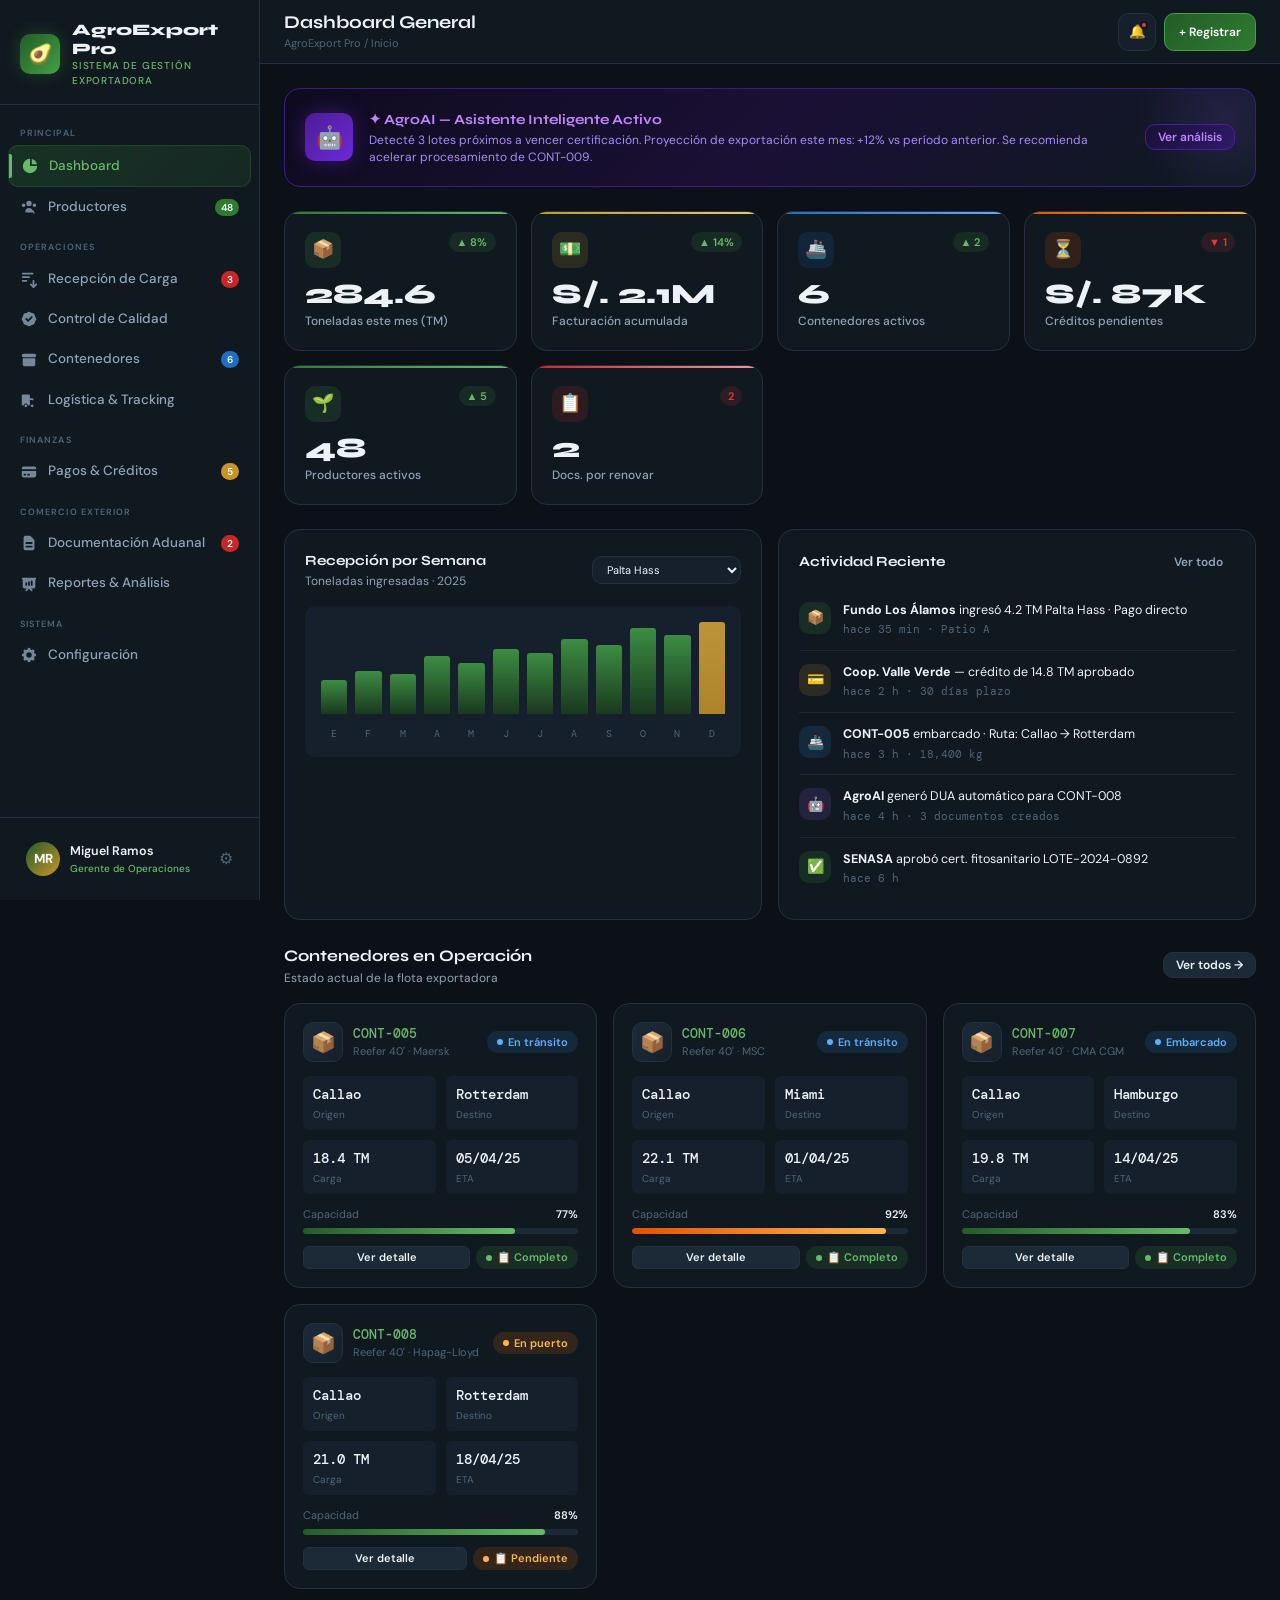
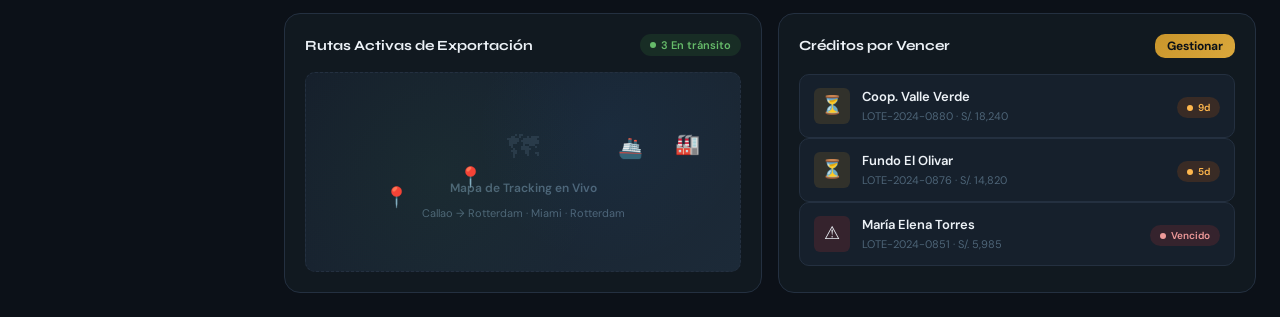
==== enterprise-agro.html @ 23803b67 "deploy page 1" ====
<!DOCTYPE html>
<html lang="es">

<head>
    <meta charset="UTF-8">
    <meta name="viewport" content="width=device-width, initial-scale=1.0, viewport-fit=cover">
    <title>AgroExport Pro — Sistema de Gestión Exportadora</title>
    <link rel="preconnect" href="https://fonts.googleapis.com">
    <link rel="preconnect" href="https://fonts.gstatic.com" crossorigin>
    <link
        href="https://fonts.googleapis.com/css2?family=Syne:wght@400;600;700;800&family=DM+Sans:ital,opsz,wght@0,9..40,300;0,9..40,400;0,9..40,500;0,9..40,600;1,9..40,300&family=DM+Mono:wght@400;500&display=swap"
        rel="stylesheet">

    <style>
        /* ============================================================
   TOKENS & VARIABLES
   ============================================================ */
        :root {
            --bg: #0C1118;
            --surface: #111920;
            --surface-2: #16202C;
            --surface-3: #1C2A38;
            --border: #243040;
            --border-soft: rgba(255, 255, 255, 0.06);

            --green-900: #0E2010;
            --green-800: #1A3D1C;
            --green-700: #245C27;
            --green-600: #2E7B32;
            --green-500: #43A047;
            --green-400: #66BB6A;
            --green-300: #A5D6A7;
            --green-200: #C8E6C9;

            --gold-500: #C9952B;
            --gold-400: #DBA83C;
            --gold-300: #EEC86A;

            --blue-500: #1E6FC0;
            --blue-400: #2E88E0;
            --blue-300: #60AEFF;

            --red-500: #C62828;
            --red-400: #E53935;
            --red-300: #EF9A9A;

            --amber-500: #E65100;
            --amber-400: #FF6D00;
            --amber-300: #FFB74D;

            --text-primary: #EDF2F7;
            --text-secondary: #8FA3B8;
            --text-muted: #4E6578;
            --text-inverse: #0C1118;

            --sidebar-w: 260px;
            --header-h: 64px;
            --nav-bottom-h: 64px;

            --radius-sm: 6px;
            --radius-md: 10px;
            --radius-lg: 16px;
            --radius-xl: 24px;
            --radius-full: 9999px;

            --shadow-sm: 0 1px 3px rgba(0, 0, 0, 0.4);
            --shadow-md: 0 4px 16px rgba(0, 0, 0, 0.5);
            --shadow-lg: 0 12px 40px rgba(0, 0, 0, 0.6);
            --shadow-glow: 0 0 32px rgba(67, 160, 71, 0.18);

            --transition: 0.22s cubic-bezier(0.4, 0, 0.2, 1);
            --transition-slow: 0.4s cubic-bezier(0.4, 0, 0.2, 1);
        }

        /* ============================================================
   RESET & BASE
   ============================================================ */
        *,
        *::before,
        *::after {
            box-sizing: border-box;
            margin: 0;
            padding: 0;
        }

        html {
            scroll-behavior: smooth;
            -webkit-tap-highlight-color: transparent;
        }

        body {
            font-family: 'DM Sans', sans-serif;
            background: var(--bg);
            color: var(--text-primary);
            min-height: 100vh;
            line-height: 1.5;
            overflow-x: hidden;
        }

        button {
            cursor: pointer;
            font-family: inherit;
            border: none;
            background: none;
        }

        input,
        select,
        textarea {
            font-family: inherit;
        }

        a {
            text-decoration: none;
            color: inherit;
        }

        img {
            max-width: 100%;
        }

        ul {
            list-style: none;
        }

        /* ============================================================
   SCROLLBAR
   ============================================================ */
        ::-webkit-scrollbar {
            width: 6px;
            height: 6px;
        }

        ::-webkit-scrollbar-track {
            background: var(--surface);
        }

        ::-webkit-scrollbar-thumb {
            background: var(--border);
            border-radius: 3px;
        }

        ::-webkit-scrollbar-thumb:hover {
            background: var(--text-muted);
        }

        /* ============================================================
   LAYOUT SHELL
   ============================================================ */
        .app-shell {
            display: flex;
            min-height: 100vh;
        }

        /* ============================================================
   SIDEBAR
   ============================================================ */
        .sidebar {
            width: var(--sidebar-w);
            background: var(--surface);
            border-right: 1px solid var(--border);
            display: flex;
            flex-direction: column;
            position: fixed;
            top: 0;
            left: 0;
            bottom: 0;
            z-index: 200;
            transition: transform var(--transition-slow);
            overflow: hidden;
        }

        .sidebar-logo {
            padding: 20px 20px 16px;
            border-bottom: 1px solid var(--border);
            display: flex;
            align-items: center;
            gap: 12px;
            flex-shrink: 0;
        }

        .logo-mark {
            width: 40px;
            height: 40px;
            background: linear-gradient(135deg, var(--green-700), var(--green-500));
            border-radius: var(--radius-md);
            display: flex;
            align-items: center;
            justify-content: center;
            font-size: 20px;
            flex-shrink: 0;
            box-shadow: 0 0 16px rgba(67, 160, 71, 0.3);
        }

        .logo-text {
            flex: 1;
            overflow: hidden;
        }

        .logo-name {
            font-family: 'Syne', sans-serif;
            font-weight: 800;
            font-size: 16px;
            color: var(--text-primary);
            line-height: 1.2;
        }

        .logo-tagline {
            font-size: 10px;
            color: var(--green-400);
            letter-spacing: 0.08em;
            text-transform: uppercase;
            font-weight: 500;
        }

        .sidebar-nav {
            flex: 1;
            overflow-y: auto;
            padding: 12px 0;
        }

        .nav-section {
            padding: 0 8px;
            margin-bottom: 4px;
        }

        .nav-label {
            font-size: 9px;
            font-weight: 600;
            letter-spacing: 0.12em;
            text-transform: uppercase;
            color: var(--text-muted);
            padding: 10px 12px 4px;
        }

        .nav-item {
            display: flex;
            align-items: center;
            gap: 10px;
            padding: 10px 12px;
            border-radius: var(--radius-md);
            cursor: pointer;
            transition: all var(--transition);
            color: var(--text-secondary);
            font-size: 13.5px;
            font-weight: 500;
            position: relative;
            user-select: none;
        }

        .nav-item:hover {
            background: var(--surface-3);
            color: var(--text-primary);
        }

        .nav-item.active {
            background: linear-gradient(135deg, rgba(46, 123, 50, 0.25), rgba(67, 160, 71, 0.12));
            color: var(--green-400);
            border: 1px solid rgba(67, 160, 71, 0.2);
        }

        .nav-item.active::before {
            content: '';
            position: absolute;
            left: 0;
            top: 20%;
            bottom: 20%;
            width: 3px;
            background: var(--green-400);
            border-radius: 0 2px 2px 0;
        }

        .nav-icon {
            width: 18px;
            height: 18px;
            flex-shrink: 0;
            opacity: 0.8;
        }

        .nav-item.active .nav-icon {
            opacity: 1;
        }

        .nav-badge {
            margin-left: auto;
            background: var(--red-500);
            color: #fff;
            font-size: 10px;
            font-weight: 600;
            padding: 1px 6px;
            border-radius: var(--radius-full);
            min-width: 18px;
            text-align: center;
        }

        .nav-badge.gold {
            background: var(--gold-500);
        }

        .nav-badge.blue {
            background: var(--blue-500);
        }

        .nav-badge.green {
            background: var(--green-600);
        }

        .sidebar-footer {
            padding: 16px;
            border-top: 1px solid var(--border);
            flex-shrink: 0;
        }

        .user-card {
            display: flex;
            align-items: center;
            gap: 10px;
            padding: 8px 10px;
            border-radius: var(--radius-md);
            cursor: pointer;
            transition: background var(--transition);
        }

        .user-card:hover {
            background: var(--surface-3);
        }

        .user-avatar {
            width: 34px;
            height: 34px;
            border-radius: var(--radius-full);
            background: linear-gradient(135deg, var(--green-700), var(--gold-500));
            display: flex;
            align-items: center;
            justify-content: center;
            font-size: 13px;
            font-weight: 700;
            color: #fff;
            flex-shrink: 0;
        }

        .user-info {
            flex: 1;
            min-width: 0;
        }

        .user-name {
            font-size: 12.5px;
            font-weight: 600;
            color: var(--text-primary);
            white-space: nowrap;
            overflow: hidden;
            text-overflow: ellipsis;
        }

        .user-role {
            font-size: 10px;
            color: var(--green-400);
            font-weight: 500;
        }

        /* ============================================================
   MAIN CONTENT
   ============================================================ */
        .main-content {
            flex: 1;
            margin-left: var(--sidebar-w);
            min-height: 100vh;
            display: flex;
            flex-direction: column;
        }

        /* ============================================================
   TOP HEADER
   ============================================================ */
        .top-header {
            height: var(--header-h);
            background: var(--surface);
            border-bottom: 1px solid var(--border);
            display: flex;
            align-items: center;
            padding: 0 24px;
            gap: 16px;
            position: sticky;
            top: 0;
            z-index: 100;
            backdrop-filter: blur(12px);
        }

        .header-burger {
            display: none;
            width: 36px;
            height: 36px;
            border-radius: var(--radius-sm);
            align-items: center;
            justify-content: center;
            transition: background var(--transition);
            color: var(--text-secondary);
        }

        .header-burger:hover {
            background: var(--surface-3);
        }

        .header-title-area {
            flex: 1;
            min-width: 0;
        }

        .header-page-title {
            font-family: 'Syne', sans-serif;
            font-weight: 700;
            font-size: 18px;
            color: var(--text-primary);
            line-height: 1.2;
        }

        .header-breadcrumb {
            font-size: 11px;
            color: var(--text-muted);
            margin-top: 1px;
        }

        .header-actions {
            display: flex;
            align-items: center;
            gap: 8px;
        }

        .header-btn {
            position: relative;
            width: 38px;
            height: 38px;
            border-radius: var(--radius-md);
            display: flex;
            align-items: center;
            justify-content: center;
            color: var(--text-secondary);
            transition: all var(--transition);
            background: var(--surface-2);
            border: 1px solid var(--border);
        }

        .header-btn:hover {
            background: var(--surface-3);
            color: var(--text-primary);
        }

        .header-btn .dot {
            position: absolute;
            top: 7px;
            right: 7px;
            width: 8px;
            height: 8px;
            background: var(--red-400);
            border-radius: 50%;
            border: 2px solid var(--surface);
        }

        /* ============================================================
   PAGE AREA
   ============================================================ */
        .page-area {
            flex: 1;
            padding: 24px;
            overflow-y: auto;
        }

        .page {
            display: none;
            animation: fadeSlideIn 0.3s ease;
        }

        .page.active {
            display: block;
        }

        @keyframes fadeSlideIn {
            from {
                opacity: 0;
                transform: translateY(12px);
            }

            to {
                opacity: 1;
                transform: translateY(0);
            }
        }

        /* ============================================================
   KPI CARDS
   ============================================================ */
        .kpi-grid {
            display: grid;
            grid-template-columns: repeat(auto-fill, minmax(200px, 1fr));
            gap: 14px;
            margin-bottom: 24px;
        }

        .kpi-card {
            background: var(--surface);
            border: 1px solid var(--border);
            border-radius: var(--radius-lg);
            padding: 20px;
            position: relative;
            overflow: hidden;
            transition: transform var(--transition), box-shadow var(--transition);
            cursor: default;
        }

        .kpi-card:hover {
            transform: translateY(-2px);
            box-shadow: var(--shadow-md);
        }

        .kpi-card::before {
            content: '';
            position: absolute;
            top: 0;
            left: 0;
            right: 0;
            height: 2px;
            border-radius: var(--radius-lg) var(--radius-lg) 0 0;
        }

        .kpi-card.green::before {
            background: linear-gradient(90deg, var(--green-600), var(--green-400));
        }

        .kpi-card.gold::before {
            background: linear-gradient(90deg, var(--gold-500), var(--gold-300));
        }

        .kpi-card.blue::before {
            background: linear-gradient(90deg, var(--blue-500), var(--blue-300));
        }

        .kpi-card.red::before {
            background: linear-gradient(90deg, var(--red-500), var(--red-300));
        }

        .kpi-card.amber::before {
            background: linear-gradient(90deg, var(--amber-500), var(--amber-300));
        }

        .kpi-header {
            display: flex;
            align-items: flex-start;
            justify-content: space-between;
            margin-bottom: 12px;
        }

        .kpi-icon {
            width: 36px;
            height: 36px;
            border-radius: var(--radius-md);
            display: flex;
            align-items: center;
            justify-content: center;
            font-size: 18px;
        }

        .kpi-card.green .kpi-icon {
            background: rgba(67, 160, 71, 0.15);
        }

        .kpi-card.gold .kpi-icon {
            background: rgba(201, 149, 43, 0.15);
        }

        .kpi-card.blue .kpi-icon {
            background: rgba(30, 111, 192, 0.15);
        }

        .kpi-card.red .kpi-icon {
            background: rgba(198, 40, 40, 0.15);
        }

        .kpi-card.amber .kpi-icon {
            background: rgba(230, 81, 0, 0.15);
        }

        .kpi-delta {
            font-size: 11px;
            font-weight: 600;
            padding: 2px 8px;
            border-radius: var(--radius-full);
            display: flex;
            align-items: center;
            gap: 3px;
        }

        .kpi-delta.up {
            color: var(--green-400);
            background: rgba(67, 160, 71, 0.12);
        }

        .kpi-delta.down {
            color: var(--red-400);
            background: rgba(229, 57, 53, 0.12);
        }

        .kpi-value {
            font-family: 'Syne', sans-serif;
            font-size: 28px;
            font-weight: 800;
            line-height: 1;
            margin-bottom: 4px;
        }

        .kpi-label {
            font-size: 12px;
            color: var(--text-secondary);
            font-weight: 500;
        }

        /* ============================================================
   SECTION HEADERS
   ============================================================ */
        .section-header {
            display: flex;
            align-items: center;
            justify-content: space-between;
            margin-bottom: 16px;
            gap: 12px;
            flex-wrap: wrap;
        }

        .section-title {
            font-family: 'Syne', sans-serif;
            font-weight: 700;
            font-size: 16px;
            color: var(--text-primary);
        }

        .section-subtitle {
            font-size: 12px;
            color: var(--text-secondary);
            margin-top: 1px;
        }

        .section-actions {
            display: flex;
            gap: 8px;
            align-items: center;
            flex-wrap: wrap;
        }

        /* ============================================================
   BUTTONS
   ============================================================ */
        .btn {
            display: inline-flex;
            align-items: center;
            justify-content: center;
            gap: 7px;
            padding: 9px 18px;
            border-radius: var(--radius-md);
            font-size: 13px;
            font-weight: 600;
            transition: all var(--transition);
            cursor: pointer;
            border: none;
            white-space: nowrap;
            font-family: inherit;
            line-height: 1;
        }

        .btn-primary {
            background: linear-gradient(135deg, var(--green-700), var(--green-600));
            color: #fff;
            box-shadow: 0 2px 8px rgba(46, 123, 50, 0.4);
        }

        .btn-primary:hover {
            background: linear-gradient(135deg, var(--green-600), var(--green-500));
            transform: translateY(-1px);
            box-shadow: 0 4px 16px rgba(46, 123, 50, 0.5);
        }

        .btn-secondary {
            background: var(--surface-3);
            color: var(--text-primary);
            border: 1px solid var(--border);
        }

        .btn-secondary:hover {
            background: var(--surface-2);
            border-color: var(--text-muted);
        }

        .btn-gold {
            background: linear-gradient(135deg, var(--gold-500), var(--gold-400));
            color: var(--text-inverse);
            font-weight: 700;
        }

        .btn-gold:hover {
            filter: brightness(1.1);
            transform: translateY(-1px);
        }

        .btn-danger {
            background: rgba(198, 40, 40, 0.15);
            color: var(--red-300);
            border: 1px solid rgba(198, 40, 40, 0.3);
        }

        .btn-danger:hover {
            background: rgba(198, 40, 40, 0.25);
        }

        .btn-ghost {
            background: transparent;
            color: var(--text-secondary);
        }

        .btn-ghost:hover {
            background: var(--surface-3);
            color: var(--text-primary);
        }

        .btn-sm {
            padding: 6px 12px;
            font-size: 12px;
        }

        .btn-xs {
            padding: 4px 10px;
            font-size: 11px;
            border-radius: var(--radius-sm);
        }

        .btn-icon {
            padding: 8px;
            width: 34px;
            height: 34px;
            border-radius: var(--radius-md);
        }

        .btn-ai {
            background: linear-gradient(135deg, #1A1035, #2D1B69);
            color: #C084FC;
            border: 1px solid #4C1D95;
            position: relative;
            overflow: hidden;
        }

        .btn-ai::before {
            content: '';
            position: absolute;
            inset: 0;
            background: linear-gradient(135deg, rgba(192, 132, 252, 0.1), transparent);
            opacity: 0;
            transition: opacity var(--transition);
        }

        .btn-ai:hover::before {
            opacity: 1;
        }

        /* ============================================================
   TABLE
   ============================================================ */
        .table-wrap {
            background: var(--surface);
            border: 1px solid var(--border);
            border-radius: var(--radius-lg);
            overflow: hidden;
        }

        .table-toolbar {
            display: flex;
            align-items: center;
            gap: 12px;
            padding: 14px 16px;
            border-bottom: 1px solid var(--border);
            flex-wrap: wrap;
        }

        .search-box {
            flex: 1;
            min-width: 180px;
            position: relative;
        }

        .search-box input {
            width: 100%;
            background: var(--surface-2);
            border: 1px solid var(--border);
            border-radius: var(--radius-md);
            padding: 8px 12px 8px 36px;
            color: var(--text-primary);
            font-size: 13px;
            transition: border-color var(--transition);
            outline: none;
        }

        .search-box input:focus {
            border-color: var(--green-600);
        }

        .search-box input::placeholder {
            color: var(--text-muted);
        }

        .search-box .search-icon {
            position: absolute;
            left: 10px;
            top: 50%;
            transform: translateY(-50%);
            color: var(--text-muted);
            font-size: 14px;
            pointer-events: none;
        }

        .filter-select {
            background: var(--surface-2);
            border: 1px solid var(--border);
            border-radius: var(--radius-md);
            padding: 8px 12px;
            color: var(--text-primary);
            font-size: 13px;
            cursor: pointer;
            outline: none;
            transition: border-color var(--transition);
        }

        .filter-select:focus {
            border-color: var(--green-600);
        }

        .data-table {
            width: 100%;
            border-collapse: collapse;
            font-size: 13px;
        }

        .data-table thead tr {
            border-bottom: 1px solid var(--border);
        }

        .data-table th {
            padding: 11px 16px;
            text-align: left;
            font-size: 10.5px;
            font-weight: 600;
            letter-spacing: 0.06em;
            text-transform: uppercase;
            color: var(--text-muted);
            white-space: nowrap;
            background: var(--surface-2);
        }

        .data-table td {
            padding: 13px 16px;
            border-bottom: 1px solid var(--border-soft);
            vertical-align: middle;
        }

        .data-table tbody tr {
            transition: background var(--transition);
        }

        .data-table tbody tr:hover {
            background: rgba(255, 255, 255, 0.025);
        }

        .data-table tbody tr:last-child td {
            border-bottom: none;
        }

        .table-responsive {
            overflow-x: auto;
        }

        /* ============================================================
   BADGES / STATUS
   ============================================================ */
        .badge {
            display: inline-flex;
            align-items: center;
            gap: 5px;
            padding: 3px 10px;
            border-radius: var(--radius-full);
            font-size: 11px;
            font-weight: 600;
            white-space: nowrap;
        }

        .badge::before {
            content: '';
            width: 6px;
            height: 6px;
            border-radius: 50%;
            flex-shrink: 0;
        }

        .badge-green {
            background: rgba(67, 160, 71, 0.15);
            color: var(--green-400);
        }

        .badge-green::before {
            background: var(--green-400);
        }

        .badge-gold {
            background: rgba(201, 149, 43, 0.15);
            color: var(--gold-300);
        }

        .badge-gold::before {
            background: var(--gold-300);
        }

        .badge-blue {
            background: rgba(46, 136, 224, 0.15);
            color: var(--blue-300);
        }

        .badge-blue::before {
            background: var(--blue-300);
        }

        .badge-red {
            background: rgba(229, 57, 53, 0.15);
            color: var(--red-300);
        }

        .badge-red::before {
            background: var(--red-300);
        }

        .badge-amber {
            background: rgba(255, 109, 0, 0.15);
            color: var(--amber-300);
        }

        .badge-amber::before {
            background: var(--amber-300);
        }

        .badge-muted {
            background: rgba(78, 101, 120, 0.2);
            color: var(--text-secondary);
        }

        .badge-muted::before {
            background: var(--text-muted);
        }

        .badge-purple {
            background: rgba(139, 92, 246, 0.15);
            color: #C084FC;
        }

        .badge-purple::before {
            background: #C084FC;
        }

        /* ============================================================
   CARDS & PANELS
   ============================================================ */
        .card {
            background: var(--surface);
            border: 1px solid var(--border);
            border-radius: var(--radius-lg);
            padding: 20px;
        }

        .card-sm {
            padding: 14px 16px;
        }

        .card-header {
            display: flex;
            align-items: center;
            justify-content: space-between;
            margin-bottom: 16px;
            gap: 8px;
        }

        .card-title {
            font-family: 'Syne', sans-serif;
            font-weight: 700;
            font-size: 14px;
        }

        /* ============================================================
   GRID LAYOUTS
   ============================================================ */
        .grid-2 {
            display: grid;
            grid-template-columns: 1fr 1fr;
            gap: 16px;
        }

        .grid-3 {
            display: grid;
            grid-template-columns: repeat(3, 1fr);
            gap: 16px;
        }

        .grid-auto {
            display: grid;
            grid-template-columns: repeat(auto-fill, minmax(280px, 1fr));
            gap: 16px;
        }

        .col-span-2 {
            grid-column: span 2;
        }

        .col-span-3 {
            grid-column: span 3;
        }

        .mb-6 {
            margin-bottom: 24px;
        }

        .mb-4 {
            margin-bottom: 16px;
        }

        .mb-2 {
            margin-bottom: 8px;
        }

        .mt-4 {
            margin-top: 16px;
        }

        .gap-3 {
            gap: 12px;
        }

        .flex {
            display: flex;
        }

        .flex-col {
            flex-direction: column;
        }

        .items-center {
            align-items: center;
        }

        .justify-between {
            justify-content: space-between;
        }

        /* ============================================================
   FORMS
   ============================================================ */
        .form-group {
            margin-bottom: 16px;
        }

        .form-label {
            display: block;
            font-size: 12px;
            font-weight: 600;
            color: var(--text-secondary);
            margin-bottom: 6px;
            text-transform: uppercase;
            letter-spacing: 0.05em;
        }

        .form-input {
            width: 100%;
            background: var(--surface-2);
            border: 1px solid var(--border);
            border-radius: var(--radius-md);
            padding: 10px 14px;
            color: var(--text-primary);
            font-size: 14px;
            transition: border-color var(--transition);
            outline: none;
        }

        .form-input:focus {
            border-color: var(--green-600);
            box-shadow: 0 0 0 3px rgba(46, 123, 50, 0.12);
        }

        .form-input::placeholder {
            color: var(--text-muted);
        }

        .form-select {
            appearance: none;
            background-image: url("data:image/svg+xml,%3Csvg xmlns='http://www.w3.org/2000/svg' width='12' height='8' fill='none'%3E%3Cpath d='M1 1l5 5 5-5' stroke='%238FA3B8' stroke-width='1.5' stroke-linecap='round'/%3E%3C/svg%3E");
            background-repeat: no-repeat;
            background-position: right 12px center;
            padding-right: 36px;
        }

        .form-grid {
            display: grid;
            grid-template-columns: 1fr 1fr;
            gap: 14px;
        }

        .form-note {
            font-size: 11px;
            color: var(--text-muted);
            margin-top: 4px;
        }

        .form-divider {
            border: none;
            border-top: 1px solid var(--border);
            margin: 20px 0;
        }

        /* ============================================================
   MODAL
   ============================================================ */
        .modal-overlay {
            position: fixed;
            inset: 0;
            background: rgba(0, 0, 0, 0.65);
            backdrop-filter: blur(6px);
            z-index: 500;
            display: none;
            align-items: flex-end;
            justify-content: center;
            padding: 0;
        }

        .modal-overlay.open {
            display: flex;
            animation: overlayIn 0.25s ease;
        }

        @keyframes overlayIn {
            from {
                opacity: 0;
            }

            to {
                opacity: 1;
            }
        }

        .modal {
            background: var(--surface);
            border: 1px solid var(--border);
            border-radius: var(--radius-xl) var(--radius-xl) 0 0;
            width: 100%;
            max-width: 680px;
            max-height: 92vh;
            overflow-y: auto;
            animation: modalUp 0.3s cubic-bezier(0.34, 1.56, 0.64, 1);
        }

        @keyframes modalUp {
            from {
                transform: translateY(40px);
                opacity: 0;
            }

            to {
                transform: translateY(0);
                opacity: 1;
            }
        }

        .modal-header {
            display: flex;
            align-items: center;
            justify-content: space-between;
            padding: 20px 24px 16px;
            border-bottom: 1px solid var(--border);
            position: sticky;
            top: 0;
            background: var(--surface);
            z-index: 1;
        }

        .modal-title {
            font-family: 'Syne', sans-serif;
            font-weight: 700;
            font-size: 17px;
        }

        .modal-close {
            width: 32px;
            height: 32px;
            border-radius: var(--radius-md);
            display: flex;
            align-items: center;
            justify-content: center;
            background: var(--surface-3);
            color: var(--text-secondary);
            font-size: 16px;
            transition: all var(--transition);
            cursor: pointer;
        }

        .modal-close:hover {
            background: var(--red-500);
            color: #fff;
        }

        .modal-body {
            padding: 24px;
        }

        .modal-footer {
            display: flex;
            justify-content: flex-end;
            gap: 10px;
            padding: 16px 24px 20px;
            border-top: 1px solid var(--border);
        }

        /* ============================================================
   TABS
   ============================================================ */
        .tabs {
            display: flex;
            gap: 2px;
            background: var(--surface-2);
            border-radius: var(--radius-md);
            padding: 3px;
            width: fit-content;
            margin-bottom: 20px;
            flex-wrap: wrap;
        }

        .tab {
            padding: 7px 16px;
            border-radius: var(--radius-sm);
            font-size: 12.5px;
            font-weight: 600;
            color: var(--text-secondary);
            cursor: pointer;
            transition: all var(--transition);
            white-space: nowrap;
        }

        .tab.active {
            background: var(--surface);
            color: var(--text-primary);
            box-shadow: var(--shadow-sm);
        }

        .tab:hover:not(.active) {
            color: var(--text-primary);
        }

        .tab-content {
            display: none;
        }

        .tab-content.active {
            display: block;
        }

        /* ============================================================
   PROGRESS / STEPPER
   ============================================================ */
        .stepper {
            display: flex;
            align-items: flex-start;
            gap: 0;
            margin-bottom: 24px;
            overflow-x: auto;
            padding-bottom: 4px;
        }

        .step-item {
            display: flex;
            flex-direction: column;
            align-items: center;
            flex: 1;
            min-width: 80px;
            position: relative;
        }

        .step-item:not(:last-child)::after {
            content: '';
            position: absolute;
            top: 14px;
            left: calc(50% + 14px);
            width: calc(100% - 28px);
            height: 2px;
            background: var(--border);
        }

        .step-item.done:not(:last-child)::after,
        .step-item.active:not(:last-child)::after {
            background: var(--green-600);
        }

        .step-circle {
            width: 28px;
            height: 28px;
            border-radius: 50%;
            background: var(--surface-3);
            border: 2px solid var(--border);
            display: flex;
            align-items: center;
            justify-content: center;
            font-size: 11px;
            font-weight: 700;
            color: var(--text-muted);
            margin-bottom: 6px;
            transition: all var(--transition);
            flex-shrink: 0;
            z-index: 1;
        }

        .step-item.done .step-circle {
            background: var(--green-700);
            border-color: var(--green-500);
            color: var(--green-300);
        }

        .step-item.active .step-circle {
            background: var(--green-700);
            border-color: var(--green-400);
            color: #fff;
            box-shadow: 0 0 12px rgba(67, 160, 71, 0.4);
        }

        .step-label {
            font-size: 10px;
            font-weight: 600;
            color: var(--text-muted);
            text-align: center;
            line-height: 1.3;
        }

        .step-item.done .step-label,
        .step-item.active .step-label {
            color: var(--green-400);
        }

        /* ============================================================
   PROGRESS BAR
   ============================================================ */
        .progress-bar {
            height: 6px;
            background: var(--surface-3);
            border-radius: var(--radius-full);
            overflow: hidden;
        }

        .progress-fill {
            height: 100%;
            border-radius: var(--radius-full);
            background: linear-gradient(90deg, var(--green-700), var(--green-400));
            transition: width 0.5s ease;
        }

        .progress-fill.gold {
            background: linear-gradient(90deg, var(--gold-500), var(--gold-300));
        }

        .progress-fill.blue {
            background: linear-gradient(90deg, var(--blue-500), var(--blue-300));
        }

        .progress-fill.amber {
            background: linear-gradient(90deg, var(--amber-500), var(--amber-300));
        }

        /* ============================================================
   TIMELINE
   ============================================================ */
        .timeline {
            position: relative;
            padding-left: 28px;
        }

        .timeline::before {
            content: '';
            position: absolute;
            left: 9px;
            top: 0;
            bottom: 0;
            width: 2px;
            background: var(--border);
        }

        .timeline-item {
            position: relative;
            margin-bottom: 20px;
        }

        .timeline-item::before {
            content: '';
            position: absolute;
            left: -23px;
            top: 5px;
            width: 10px;
            height: 10px;
            border-radius: 50%;
            background: var(--green-600);
            border: 2px solid var(--surface);
        }

        .timeline-item.pending::before {
            background: var(--text-muted);
        }

        .timeline-item.warning::before {
            background: var(--amber-400);
        }

        .timeline-item.done::before {
            background: var(--green-500);
            box-shadow: 0 0 8px rgba(67, 160, 71, 0.5);
        }

        .timeline-date {
            font-size: 11px;
            color: var(--text-muted);
            font-family: 'DM Mono', monospace;
            margin-bottom: 3px;
        }

        .timeline-title {
            font-size: 13px;
            font-weight: 600;
            margin-bottom: 4px;
        }

        .timeline-desc {
            font-size: 12px;
            color: var(--text-secondary);
        }

        /* ============================================================
   AI PANEL
   ============================================================ */
        .ai-banner {
            background: linear-gradient(135deg, #0F0B1F, #1A1035, #0F1920);
            border: 1px solid #3B1D8A;
            border-radius: var(--radius-lg);
            padding: 20px;
            display: flex;
            align-items: center;
            gap: 16px;
            margin-bottom: 24px;
            position: relative;
            overflow: hidden;
        }

        .ai-banner::before {
            content: '';
            position: absolute;
            top: -60px;
            right: -60px;
            width: 180px;
            height: 180px;
            border-radius: 50%;
            background: radial-gradient(circle, rgba(139, 92, 246, 0.15), transparent 70%);
        }

        .ai-glow {
            width: 48px;
            height: 48px;
            border-radius: var(--radius-md);
            background: linear-gradient(135deg, #4C1D95, #6D28D9);
            display: flex;
            align-items: center;
            justify-content: center;
            font-size: 22px;
            flex-shrink: 0;
            box-shadow: 0 0 20px rgba(109, 40, 217, 0.4);
        }

        .ai-text {
            flex: 1;
        }

        .ai-title {
            font-family: 'Syne', sans-serif;
            font-size: 14px;
            font-weight: 700;
            color: #C084FC;
        }

        .ai-desc {
            font-size: 12px;
            color: #A78BFA;
            margin-top: 2px;
            line-height: 1.4;
        }

        /* ============================================================
   CONTAINER CARD
   ============================================================ */
        .container-card {
            background: var(--surface);
            border: 1px solid var(--border);
            border-radius: var(--radius-lg);
            padding: 18px;
            transition: all var(--transition);
        }

        .container-card:hover {
            border-color: var(--green-700);
            box-shadow: var(--shadow-glow);
        }

        .container-header {
            display: flex;
            align-items: center;
            gap: 10px;
            margin-bottom: 14px;
        }

        .container-icon {
            width: 40px;
            height: 40px;
            background: linear-gradient(135deg, var(--surface-3), var(--surface-2));
            border: 1px solid var(--border);
            border-radius: var(--radius-md);
            display: flex;
            align-items: center;
            justify-content: center;
            font-size: 20px;
        }

        .container-id {
            font-family: 'DM Mono', monospace;
            font-size: 13px;
            font-weight: 500;
            color: var(--green-400);
        }

        .container-meta {
            font-size: 11px;
            color: var(--text-muted);
        }

        .container-stats {
            display: grid;
            grid-template-columns: 1fr 1fr;
            gap: 10px;
            margin-bottom: 12px;
        }

        .stat-mini {
            background: var(--surface-2);
            border-radius: var(--radius-sm);
            padding: 8px 10px;
        }

        .stat-mini-val {
            font-family: 'DM Mono', monospace;
            font-size: 14px;
            font-weight: 500;
            color: var(--text-primary);
        }

        .stat-mini-lbl {
            font-size: 10px;
            color: var(--text-muted);
            margin-top: 2px;
        }

        /* ============================================================
   DOCUMENT CARD
   ============================================================ */
        .doc-list {
            display: flex;
            flex-direction: column;
            gap: 10px;
        }

        .doc-item {
            display: flex;
            align-items: center;
            gap: 12px;
            padding: 12px 14px;
            background: var(--surface-2);
            border: 1px solid var(--border);
            border-radius: var(--radius-md);
            transition: all var(--transition);
            cursor: pointer;
        }

        .doc-item:hover {
            border-color: var(--green-700);
            background: var(--surface-3);
        }

        .doc-icon {
            width: 36px;
            height: 36px;
            border-radius: var(--radius-sm);
            display: flex;
            align-items: center;
            justify-content: center;
            font-size: 18px;
            flex-shrink: 0;
        }

        .doc-icon.green {
            background: rgba(67, 160, 71, 0.15);
        }

        .doc-icon.blue {
            background: rgba(46, 136, 224, 0.15);
        }

        .doc-icon.gold {
            background: rgba(201, 149, 43, 0.15);
        }

        .doc-icon.red {
            background: rgba(229, 57, 53, 0.15);
        }

        .doc-icon.purple {
            background: rgba(139, 92, 246, 0.15);
        }

        .doc-info {
            flex: 1;
            min-width: 0;
        }

        .doc-name {
            font-size: 13px;
            font-weight: 600;
        }

        .doc-meta {
            font-size: 11px;
            color: var(--text-muted);
            margin-top: 2px;
        }

        .doc-actions {
            display: flex;
            gap: 6px;
            flex-shrink: 0;
        }

        /* ============================================================
   PAYMENT CARD
   ============================================================ */
        .payment-type-toggle {
            display: grid;
            grid-template-columns: 1fr 1fr;
            gap: 12px;
            margin-bottom: 20px;
        }

        .payment-type-option {
            border: 2px solid var(--border);
            border-radius: var(--radius-lg);
            padding: 16px;
            cursor: pointer;
            transition: all var(--transition);
            text-align: center;
        }

        .payment-type-option:hover {
            border-color: var(--green-700);
        }

        .payment-type-option.selected {
            border-color: var(--green-500);
            background: rgba(67, 160, 71, 0.1);
        }

        .payment-type-option.selected.gold-opt {
            border-color: var(--gold-400);
            background: rgba(201, 149, 43, 0.1);
        }

        .payment-type-icon {
            font-size: 28px;
            margin-bottom: 8px;
        }

        .payment-type-name {
            font-size: 13px;
            font-weight: 700;
        }

        .payment-type-desc {
            font-size: 11px;
            color: var(--text-muted);
            margin-top: 2px;
        }

        .payment-type-price {
            margin-top: 8px;
            font-family: 'Syne', sans-serif;
            font-size: 15px;
            font-weight: 800;
        }

        .price-green {
            color: var(--green-400);
        }

        .price-gold {
            color: var(--gold-300);
        }

        /* ============================================================
   ALERT / INFO BOX
   ============================================================ */
        .info-box {
            display: flex;
            gap: 12px;
            padding: 14px 16px;
            border-radius: var(--radius-md);
            margin-bottom: 16px;
        }

        .info-box.green {
            background: rgba(67, 160, 71, 0.08);
            border-left: 3px solid var(--green-500);
        }

        .info-box.blue {
            background: rgba(46, 136, 224, 0.08);
            border-left: 3px solid var(--blue-400);
        }

        .info-box.amber {
            background: rgba(255, 109, 0, 0.08);
            border-left: 3px solid var(--amber-400);
        }

        .info-box.red {
            background: rgba(229, 57, 53, 0.08);
            border-left: 3px solid var(--red-400);
        }

        .info-box-icon {
            font-size: 18px;
            flex-shrink: 0;
            margin-top: 1px;
        }

        .info-box-title {
            font-size: 13px;
            font-weight: 600;
            margin-bottom: 3px;
        }

        .info-box-desc {
            font-size: 12px;
            color: var(--text-secondary);
            line-height: 1.4;
        }

        /* ============================================================
   TRACKING / MAP PLACEHOLDER
   ============================================================ */
        .track-bar {
            background: var(--surface-2);
            border: 1px solid var(--border);
            border-radius: var(--radius-lg);
            padding: 16px 20px;
            margin-bottom: 14px;
            display: flex;
            align-items: center;
            gap: 12px;
        }

        .track-route {
            flex: 1;
            display: flex;
            align-items: center;
            gap: 8px;
            overflow-x: auto;
        }

        .track-node {
            display: flex;
            flex-direction: column;
            align-items: center;
            gap: 4px;
            min-width: 60px;
            text-align: center;
        }

        .track-dot {
            width: 20px;
            height: 20px;
            border-radius: 50%;
            background: var(--surface-3);
            border: 2px solid var(--border);
            display: flex;
            align-items: center;
            justify-content: center;
            font-size: 9px;
        }

        .track-dot.done {
            background: var(--green-700);
            border-color: var(--green-400);
            color: var(--green-200);
        }

        .track-dot.active {
            background: var(--gold-500);
            border-color: var(--gold-300);
            animation: pulse 2s infinite;
        }

        .track-line {
            flex: 1;
            height: 2px;
            background: var(--border);
            min-width: 24px;
            margin-bottom: 20px;
        }

        .track-line.done {
            background: var(--green-600);
        }

        .track-lbl {
            font-size: 9px;
            color: var(--text-muted);
            line-height: 1.2;
        }

        .track-dot.done+.track-lbl,
        .track-dot.active+.track-lbl {
            color: var(--text-secondary);
        }

        @keyframes pulse {

            0%,
            100% {
                box-shadow: 0 0 0 0 rgba(201, 149, 43, 0.4);
            }

            50% {
                box-shadow: 0 0 0 6px rgba(201, 149, 43, 0);
            }
        }

        /* ============================================================
   CHART PLACEHOLDER
   ============================================================ */
        .chart-area {
            background: var(--surface-2);
            border-radius: var(--radius-md);
            padding: 16px;
            position: relative;
            overflow: hidden;
        }

        .chart-bars {
            display: flex;
            align-items: flex-end;
            gap: 8px;
            height: 100px;
            padding-bottom: 8px;
        }

        .chart-bar {
            flex: 1;
            border-radius: 3px 3px 0 0;
            background: linear-gradient(180deg, var(--green-500), var(--green-800));
            opacity: 0.85;
            transition: all var(--transition);
            min-width: 12px;
        }

        .chart-bar:hover {
            opacity: 1;
        }

        .chart-bar.gold {
            background: linear-gradient(180deg, var(--gold-400), var(--gold-500));
        }

        .chart-labels {
            display: flex;
            gap: 8px;
            font-size: 10px;
            color: var(--text-muted);
            font-family: 'DM Mono', monospace;
            margin-top: 4px;
        }

        .chart-label {
            flex: 1;
            text-align: center;
            min-width: 12px;
        }

        /* ============================================================
   AVATAR GROUP
   ============================================================ */
        .avatar-group {
            display: flex;
        }

        .avatar-sm {
            width: 28px;
            height: 28px;
            border-radius: 50%;
            border: 2px solid var(--surface);
            margin-right: -8px;
            font-size: 11px;
            font-weight: 700;
            display: flex;
            align-items: center;
            justify-content: center;
            color: #fff;
            flex-shrink: 0;
        }

        /* ============================================================
   MOBILE BOTTOM NAV
   ============================================================ */
        .bottom-nav {
            display: none;
            position: fixed;
            bottom: 0;
            left: 0;
            right: 0;
            height: var(--nav-bottom-h);
            background: var(--surface);
            border-top: 1px solid var(--border);
            z-index: 200;
            padding: 0 4px;
            padding-bottom: env(safe-area-inset-bottom, 0);
            backdrop-filter: blur(12px);
        }

        .bottom-nav-items {
            display: flex;
            height: 100%;
            align-items: center;
        }

        .bottom-nav-item {
            flex: 1;
            display: flex;
            flex-direction: column;
            align-items: center;
            justify-content: center;
            gap: 3px;
            padding: 6px 4px;
            cursor: pointer;
            border-radius: var(--radius-md);
            transition: all var(--transition);
            color: var(--text-muted);
            position: relative;
        }

        .bottom-nav-item.active {
            color: var(--green-400);
        }

        .bottom-nav-item .nav-dot {
            font-size: 20px;
            line-height: 1;
            transition: transform var(--transition);
        }

        .bottom-nav-item.active .nav-dot {
            transform: scale(1.1);
        }

        .bottom-nav-item span {
            font-size: 9px;
            font-weight: 600;
            text-transform: uppercase;
            letter-spacing: 0.04em;
        }

        .bottom-badge {
            position: absolute;
            top: 4px;
            right: calc(50% - 16px);
            width: 16px;
            height: 16px;
            background: var(--red-500);
            border-radius: 50%;
            font-size: 9px;
            font-weight: 700;
            color: #fff;
            display: flex;
            align-items: center;
            justify-content: center;
            border: 2px solid var(--surface);
        }

        /* ============================================================
   MOBILE SIDEBAR OVERLAY
   ============================================================ */
        .sidebar-overlay {
            display: none;
            position: fixed;
            inset: 0;
            background: rgba(0, 0, 0, 0.5);
            z-index: 199;
        }

        .sidebar-overlay.open {
            display: block;
        }

        /* ============================================================
   NOTIFICATION PANEL
   ============================================================ */
        .notif-panel {
            position: absolute;
            top: calc(100% + 8px);
            right: 0;
            width: 340px;
            background: var(--surface);
            border: 1px solid var(--border);
            border-radius: var(--radius-lg);
            box-shadow: var(--shadow-lg);
            z-index: 300;
            display: none;
            animation: dropDown 0.2s ease;
            overflow: hidden;
        }

        .notif-panel.open {
            display: block;
        }

        @keyframes dropDown {
            from {
                opacity: 0;
                transform: translateY(-8px);
            }

            to {
                opacity: 1;
                transform: translateY(0);
            }
        }

        .notif-header {
            padding: 14px 16px;
            border-bottom: 1px solid var(--border);
            display: flex;
            align-items: center;
            justify-content: space-between;
            font-size: 13px;
            font-weight: 600;
        }

        .notif-list {
            max-height: 300px;
            overflow-y: auto;
        }

        .notif-item {
            display: flex;
            gap: 10px;
            padding: 12px 16px;
            border-bottom: 1px solid var(--border-soft);
            cursor: pointer;
            transition: background var(--transition);
        }

        .notif-item:hover {
            background: var(--surface-2);
        }

        .notif-item.unread {
            background: rgba(67, 160, 71, 0.04);
        }

        .notif-dot {
            width: 8px;
            height: 8px;
            border-radius: 50%;
            margin-top: 5px;
            flex-shrink: 0;
        }

        .notif-dot.green {
            background: var(--green-400);
        }

        .notif-dot.gold {
            background: var(--gold-400);
        }

        .notif-dot.red {
            background: var(--red-400);
        }

        .notif-dot.blue {
            background: var(--blue-400);
        }

        .notif-text-title {
            font-size: 12.5px;
            font-weight: 600;
        }

        .notif-text-desc {
            font-size: 11.5px;
            color: var(--text-secondary);
            margin-top: 1px;
        }

        .notif-time {
            font-size: 10px;
            color: var(--text-muted);
            margin-top: 2px;
            font-family: 'DM Mono';
        }

        /* ============================================================
   RESPONSIVE
   ============================================================ */
        @media (max-width: 1024px) {
            .sidebar {
                transform: translateX(-100%);
            }

            .sidebar.open {
                transform: translateX(0);
            }

            .main-content {
                margin-left: 0;
            }

            .header-burger {
                display: flex;
            }

            .bottom-nav {
                display: flex;
                flex-direction: column;
            }

            .page-area {
                padding: 16px 16px calc(var(--nav-bottom-h) + 16px);
            }

            .grid-2,
            .grid-3 {
                grid-template-columns: 1fr;
            }

            .col-span-2,
            .col-span-3 {
                grid-column: span 1;
            }

            .form-grid {
                grid-template-columns: 1fr;
            }
        }

        @media (max-width: 640px) {
            .kpi-grid {
                grid-template-columns: repeat(2, 1fr);
                gap: 10px;
            }

            .kpi-value {
                font-size: 22px;
            }

            .stepper {
                gap: 0;
            }

            .tabs {
                overflow-x: auto;
            }

            .payment-type-toggle {
                grid-template-columns: 1fr 1fr;
            }

            .header-page-title {
                font-size: 15px;
            }

            .notif-panel {
                width: calc(100vw - 32px);
                right: -8px;
            }
        }

        /* ============================================================
   SPECIAL: RFC SCAN
   ============================================================ */
        .rfc-scan-box {
            background: var(--surface-2);
            border: 2px dashed var(--border);
            border-radius: var(--radius-lg);
            padding: 30px 20px;
            text-align: center;
            cursor: pointer;
            transition: all var(--transition);
        }

        .rfc-scan-box:hover {
            border-color: var(--green-600);
            background: rgba(46, 123, 50, 0.06);
        }

        .rfc-scan-icon {
            font-size: 36px;
            margin-bottom: 10px;
            opacity: 0.7;
        }

        .rfc-scan-title {
            font-size: 14px;
            font-weight: 600;
            margin-bottom: 4px;
        }

        .rfc-scan-desc {
            font-size: 12px;
            color: var(--text-muted);
        }

        /* ============================================================
   PRICE DISPLAY
   ============================================================ */
        .price-comparison {
            display: grid;
            grid-template-columns: 1fr 1fr;
            gap: 12px;
            margin: 16px 0;
        }

        .price-box {
            padding: 14px 16px;
            border-radius: var(--radius-md);
            text-align: center;
        }

        .price-box.direct {
            background: rgba(67, 160, 71, 0.1);
            border: 1px solid var(--green-700);
        }

        .price-box.credit {
            background: rgba(201, 149, 43, 0.1);
            border: 1px solid var(--gold-500);
        }

        .price-box-label {
            font-size: 11px;
            color: var(--text-muted);
            text-transform: uppercase;
            letter-spacing: 0.06em;
            margin-bottom: 6px;
        }

        .price-box-val {
            font-family: 'Syne', sans-serif;
            font-size: 24px;
            font-weight: 800;
        }

        .price-box.direct .price-box-val {
            color: var(--green-400);
        }

        .price-box.credit .price-box-val {
            color: var(--gold-300);
        }

        .price-box-unit {
            font-size: 11px;
            color: var(--text-muted);
            margin-top: 3px;
        }

        /* ============================================================
   RECEIPT / TICKET
   ============================================================ */
        .receipt {
            background: var(--surface-2);
            border: 1px solid var(--border);
            border-radius: var(--radius-lg);
            overflow: hidden;
            font-family: 'DM Mono', monospace;
        }

        .receipt-header {
            background: linear-gradient(135deg, var(--green-900), var(--green-800));
            padding: 16px 20px;
            text-align: center;
            border-bottom: 2px dashed var(--border);
        }

        .receipt-body {
            padding: 16px 20px;
        }

        .receipt-row {
            display: flex;
            justify-content: space-between;
            align-items: center;
            padding: 7px 0;
            border-bottom: 1px dashed var(--border-soft);
            font-size: 12px;
        }

        .receipt-row:last-child {
            border-bottom: none;
        }

        .receipt-row.total {
            font-size: 14px;
            font-weight: 600;
            border-top: 2px dashed var(--border);
            padding-top: 12px;
            margin-top: 4px;
        }

        .receipt-row .lbl {
            color: var(--text-muted);
        }

        .receipt-row .val {
            color: var(--text-primary);
        }

        .receipt-row.total .val {
            color: var(--green-400);
            font-size: 18px;
        }

        /* ============================================================
   EMPTY STATE
   ============================================================ */
        .empty-state {
            text-align: center;
            padding: 48px 24px;
            color: var(--text-muted);
        }

        .empty-state-icon {
            font-size: 48px;
            margin-bottom: 14px;
            opacity: 0.5;
        }

        .empty-state-title {
            font-size: 16px;
            font-weight: 600;
            color: var(--text-secondary);
            margin-bottom: 8px;
        }

        .empty-state-desc {
            font-size: 13px;
            line-height: 1.5;
        }

        /* ============================================================
   MINI SPINNER
   ============================================================ */
        @keyframes spin {
            to {
                transform: rotate(360deg);
            }
        }

        .spinner {
            width: 16px;
            height: 16px;
            border: 2px solid var(--border);
            border-top-color: var(--green-400);
            border-radius: 50%;
            animation: spin 0.7s linear infinite;
            display: inline-block;
        }

        /* ============================================================
   PAGE: DASHBOARD
   ============================================================ */
        .activity-feed {
            display: flex;
            flex-direction: column;
            gap: 1px;
        }

        .activity-item {
            display: flex;
            gap: 12px;
            padding: 12px 0;
            border-bottom: 1px solid var(--border-soft);
        }

        .activity-item:last-child {
            border-bottom: none;
        }

        .activity-avatar {
            width: 32px;
            height: 32px;
            border-radius: var(--radius-md);
            display: flex;
            align-items: center;
            justify-content: center;
            font-size: 14px;
            flex-shrink: 0;
        }

        .activity-info {
            flex: 1;
            min-width: 0;
        }

        .activity-text {
            font-size: 12.5px;
            line-height: 1.4;
        }

        .activity-text strong {
            color: var(--text-primary);
        }

        .activity-time {
            font-size: 10.5px;
            color: var(--text-muted);
            margin-top: 3px;
            font-family: 'DM Mono';
        }

        .map-placeholder {
            background: linear-gradient(135deg, var(--surface-2), var(--surface-3));
            border-radius: var(--radius-md);
            height: 200px;
            display: flex;
            align-items: center;
            justify-content: center;
            flex-direction: column;
            gap: 8px;
            color: var(--text-muted);
            border: 1px dashed var(--border);
            position: relative;
            overflow: hidden;
        }

        .map-placeholder::before {
            content: '';
            position: absolute;
            inset: 0;
            background:
                radial-gradient(circle at 30% 50%, rgba(67, 160, 71, 0.06) 0%, transparent 50%),
                radial-gradient(circle at 70% 30%, rgba(46, 136, 224, 0.06) 0%, transparent 40%);
        }

        .map-pins {
            position: absolute;
            inset: 0;
        }

        .map-pin {
            position: absolute;
            font-size: 20px;
            animation: float 3s ease-in-out infinite;
        }

        @keyframes float {

            0%,
            100% {
                transform: translateY(0);
            }

            50% {
                transform: translateY(-6px);
            }
        }
    </style>
</head>

<body>

    <!-- ============================================================
     APP SHELL
     ============================================================ -->
    <div class="app-shell">

        <!-- SIDEBAR OVERLAY (mobile) -->
        <div class="sidebar-overlay" id="sidebarOverlay" onclick="closeSidebar()"></div>

        <!-- ========== SIDEBAR ========== -->
        <aside class="sidebar" id="sidebar">
            <div class="sidebar-logo">
                <div class="logo-mark">🥑</div>
                <div class="logo-text">
                    <div class="logo-name">AgroExport Pro</div>
                    <div class="logo-tagline">Sistema de Gestión Exportadora</div>
                </div>
            </div>

            <nav class="sidebar-nav">
                <div class="nav-section">
                    <div class="nav-label">Principal</div>
                    <div class="nav-item active" onclick="navigate('dashboard', this)">
                        <svg class="nav-icon" viewBox="0 0 20 20" fill="currentColor">
                            <path d="M2 10a8 8 0 018-8v8h8a8 8 0 11-16 0z" />
                            <path d="M12 2.252A8.014 8.014 0 0117.748 8H12V2.252z" />
                        </svg>
                        Dashboard
                    </div>
                    <div class="nav-item" onclick="navigate('productores', this)">
                        <svg class="nav-icon" viewBox="0 0 20 20" fill="currentColor">
                            <path
                                d="M13 6a3 3 0 11-6 0 3 3 0 016 0zM18 8a2 2 0 11-4 0 2 2 0 014 0zM14 15a4 4 0 00-8 0v1h8v-1zM6 8a2 2 0 11-4 0 2 2 0 014 0zM16 18v-1a4 4 0 00-4-4h-.5" />
                        </svg>
                        Productores
                        <span class="nav-badge green">48</span>
                    </div>
                </div>

                <div class="nav-section">
                    <div class="nav-label">Operaciones</div>
                    <div class="nav-item" onclick="navigate('recepciones', this)">
                        <svg class="nav-icon" viewBox="0 0 20 20" fill="currentColor">
                            <path
                                d="M3 3a1 1 0 000 2h11a1 1 0 100-2H3zM3 7a1 1 0 000 2h7a1 1 0 100-2H3zM3 11a1 1 0 100 2h4a1 1 0 100-2H3zM15 11a1 1 0 00-1 1v4.586l-1.293-1.293a1 1 0 00-1.414 1.414l3 3a1 1 0 001.414 0l3-3a1 1 0 00-1.414-1.414L16 16.586V12a1 1 0 00-1-1z" />
                        </svg>
                        Recepción de Carga
                        <span class="nav-badge">3</span>
                    </div>
                    <div class="nav-item" onclick="navigate('calidad', this)">
                        <svg class="nav-icon" viewBox="0 0 20 20" fill="currentColor">
                            <path fill-rule="evenodd"
                                d="M6.267 3.455a3.066 3.066 0 001.745-.723 3.066 3.066 0 013.976 0 3.066 3.066 0 001.745.723 3.066 3.066 0 012.812 2.812c.051.643.304 1.254.723 1.745a3.066 3.066 0 010 3.976 3.066 3.066 0 00-.723 1.745 3.066 3.066 0 01-2.812 2.812 3.066 3.066 0 00-1.745.723 3.066 3.066 0 01-3.976 0 3.066 3.066 0 00-1.745-.723 3.066 3.066 0 01-2.812-2.812 3.066 3.066 0 00-.723-1.745 3.066 3.066 0 010-3.976 3.066 3.066 0 00.723-1.745 3.066 3.066 0 012.812-2.812zm7.44 5.252a1 1 0 00-1.414-1.414L9 10.586 7.707 9.293a1 1 0 00-1.414 1.414l2 2a1 1 0 001.414 0l4-4z"
                                clip-rule="evenodd" />
                        </svg>
                        Control de Calidad
                    </div>
                    <div class="nav-item" onclick="navigate('contenedores', this)">
                        <svg class="nav-icon" viewBox="0 0 20 20" fill="currentColor">
                            <path
                                d="M4 3a2 2 0 100 4h12a2 2 0 100-4H4zM3 8h14v7a2 2 0 01-2 2H5a2 2 0 01-2-2V8zm5 3a1 1 0 011-1h2a1 1 0 110 2H9a1 1 0 01-1-1z" />
                        </svg>
                        Contenedores
                        <span class="nav-badge blue">6</span>
                    </div>
                    <div class="nav-item" onclick="navigate('logistica', this)">
                        <svg class="nav-icon" viewBox="0 0 20 20" fill="currentColor">
                            <path
                                d="M8 16.5a1.5 1.5 0 11-3 0 1.5 1.5 0 013 0zM15 16.5a1.5 1.5 0 11-3 0 1.5 1.5 0 013 0z" />
                            <path
                                d="M3 4a1 1 0 00-1 1v10a1 1 0 001 1h1.05a2.5 2.5 0 014.9 0H10a1 1 0 001-1v-5h2.038A2.968 2.968 0 0115 10.506V9.5A1.5 1.5 0 0013.5 8H11V5a1 1 0 00-1-1H3z" />
                        </svg>
                        Logística & Tracking
                    </div>
                </div>

                <div class="nav-section">
                    <div class="nav-label">Finanzas</div>
                    <div class="nav-item" onclick="navigate('pagos', this)">
                        <svg class="nav-icon" viewBox="0 0 20 20" fill="currentColor">
                            <path d="M4 4a2 2 0 00-2 2v1h16V6a2 2 0 00-2-2H4z" />
                            <path fill-rule="evenodd"
                                d="M18 9H2v5a2 2 0 002 2h12a2 2 0 002-2V9zM4 13a1 1 0 011-1h1a1 1 0 110 2H5a1 1 0 01-1-1zm5-1a1 1 0 100 2h1a1 1 0 100-2H9z"
                                clip-rule="evenodd" />
                        </svg>
                        Pagos &amp; Créditos
                        <span class="nav-badge gold">5</span>
                    </div>
                </div>

                <div class="nav-section">
                    <div class="nav-label">Comercio Exterior</div>
                    <div class="nav-item" onclick="navigate('documentacion', this)">
                        <svg class="nav-icon" viewBox="0 0 20 20" fill="currentColor">
                            <path fill-rule="evenodd"
                                d="M4 4a2 2 0 012-2h4.586A2 2 0 0112 2.586L15.414 6A2 2 0 0116 7.414V16a2 2 0 01-2 2H6a2 2 0 01-2-2V4zm2 6a1 1 0 011-1h6a1 1 0 110 2H7a1 1 0 01-1-1zm1 3a1 1 0 100 2h6a1 1 0 100-2H7z"
                                clip-rule="evenodd" />
                        </svg>
                        Documentación Aduanal
                        <span class="nav-badge">2</span>
                    </div>
                    <div class="nav-item" onclick="navigate('reportes', this)">
                        <svg class="nav-icon" viewBox="0 0 20 20" fill="currentColor">
                            <path fill-rule="evenodd"
                                d="M3 3a1 1 0 000 2v8a2 2 0 002 2h2.586l-1.293 1.293a1 1 0 101.414 1.414L10 15.414l2.293 2.293a1 1 0 001.414-1.414L12.414 15H15a2 2 0 002-2V5a1 1 0 100-2H3zm11 4a1 1 0 10-2 0v4a1 1 0 102 0V7zm-3 1a1 1 0 10-2 0v3a1 1 0 102 0V8zM8 9a1 1 0 00-2 0v2a1 1 0 102 0V9z"
                                clip-rule="evenodd" />
                        </svg>
                        Reportes &amp; Análisis
                    </div>
                </div>

                <div class="nav-section">
                    <div class="nav-label">Sistema</div>
                    <div class="nav-item" onclick="navigate('configuracion', this)">
                        <svg class="nav-icon" viewBox="0 0 20 20" fill="currentColor">
                            <path fill-rule="evenodd"
                                d="M11.49 3.17c-.38-1.56-2.6-1.56-2.98 0a1.532 1.532 0 01-2.286.948c-1.372-.836-2.942.734-2.106 2.106.54.886.061 2.042-.947 2.287-1.561.379-1.561 2.6 0 2.978a1.532 1.532 0 01.947 2.287c-.836 1.372.734 2.942 2.106 2.106a1.532 1.532 0 012.287.947c.379 1.561 2.6 1.561 2.978 0a1.533 1.533 0 012.287-.947c1.372.836 2.942-.734 2.106-2.106a1.533 1.533 0 01.947-2.287c1.561-.379 1.561-2.6 0-2.978a1.532 1.532 0 01-.947-2.287c.836-1.372-.734-2.942-2.106-2.106a1.532 1.532 0 01-2.287-.947zM10 13a3 3 0 100-6 3 3 0 000 6z"
                                clip-rule="evenodd" />
                        </svg>
                        Configuración
                    </div>
                </div>
            </nav>

            <div class="sidebar-footer">
                <div class="user-card">
                    <div class="user-avatar">MR</div>
                    <div class="user-info">
                        <div class="user-name">Miguel Ramos</div>
                        <div class="user-role">Gerente de Operaciones</div>
                    </div>
                    <span style="color:var(--text-muted);font-size:16px;">⚙</span>
                </div>
            </div>
        </aside>

        <!-- ========== MAIN CONTENT ========== -->
        <div class="main-content">

            <!-- TOP HEADER -->
            <header class="top-header">
                <button class="header-burger" onclick="toggleSidebar()" aria-label="Menú">
                    <svg width="18" height="18" viewBox="0 0 18 18" fill="currentColor">
                        <path d="M1 3h16M1 9h16M1 15h16" stroke="currentColor" stroke-width="2"
                            stroke-linecap="round" />
                    </svg>
                </button>
                <div class="header-title-area">
                    <div class="header-page-title" id="pageTitle">Dashboard General</div>
                    <div class="header-breadcrumb" id="pageBreadcrumb">AgroExport Pro / Inicio</div>
                </div>
                <div class="header-actions" style="position:relative;">
                    <button class="header-btn" onclick="toggleNotif()" id="notifBtn" aria-label="Notificaciones">
                        🔔
                        <span class="dot"></span>
                    </button>
                    <div class="notif-panel" id="notifPanel">
                        <div class="notif-header">
                            Notificaciones
                            <button class="btn btn-xs btn-ghost">Marcar todas</button>
                        </div>
                        <div class="notif-list">
                            <div class="notif-item unread">
                                <div class="notif-dot red"></div>
                                <div>
                                    <div class="notif-text-title">⚠ Documento vencido</div>
                                    <div class="notif-text-desc">Certificado fitosanitario CONT-008 expira en 2 días
                                    </div>
                                    <div class="notif-time">hace 12 min</div>
                                </div>
                            </div>
                            <div class="notif-item unread">
                                <div class="notif-dot gold"></div>
                                <div>
                                    <div class="notif-text-title">💳 Crédito pendiente</div>
                                    <div class="notif-text-desc">Coop. Valle Verde — S/.18,400 vence en 5 días</div>
                                    <div class="notif-time">hace 1 h</div>
                                </div>
                            </div>
                            <div class="notif-item unread">
                                <div class="notif-dot green"></div>
                                <div>
                                    <div class="notif-text-title">✅ Contenedor embarcado</div>
                                    <div class="notif-text-desc">CONT-005 salió del Puerto del Callao → Rotterdam</div>
                                    <div class="notif-time">hace 3 h</div>
                                </div>
                            </div>
                            <div class="notif-item">
                                <div class="notif-dot blue"></div>
                                <div>
                                    <div class="notif-text-title">📦 Nueva recepción registrada</div>
                                    <div class="notif-text-desc">Fundo Los Álamos — 4.2 TM Palta Hass</div>
                                    <div class="notif-time">hace 5 h</div>
                                </div>
                            </div>
                        </div>
                    </div>
                    <button class="header-btn" onclick="openModal('nuevaRecepcionModal')" aria-label="Nueva recepción"
                        style="background:linear-gradient(135deg,var(--green-700),var(--green-600));border-color:var(--green-500);color:#fff;width:auto;padding:0 14px;gap:6px;font-size:12px;font-weight:600;">
                        + Registrar
                    </button>
                </div>
            </header>

            <!-- PAGE AREA -->
            <div class="page-area">

                <!-- ======================================================
           PAGE: DASHBOARD
           ====================================================== -->
                <div class="page active" id="page-dashboard">

                    <div class="ai-banner">
                        <div class="ai-glow">🤖</div>
                        <div class="ai-text">
                            <div class="ai-title">✦ AgroAI — Asistente Inteligente Activo</div>
                            <div class="ai-desc">Detecté 3 lotes próximos a vencer certificación. Proyección de
                                exportación este mes: +12% vs período anterior. Se recomienda acelerar procesamiento de
                                CONT-009.</div>
                        </div>
                        <button class="btn btn-ai btn-sm">Ver análisis</button>
                    </div>

                    <!-- KPI GRID -->
                    <div class="kpi-grid">
                        <div class="kpi-card green">
                            <div class="kpi-header">
                                <div class="kpi-icon">📦</div>
                                <div class="kpi-delta up">▲ 8%</div>
                            </div>
                            <div class="kpi-value">284.6</div>
                            <div class="kpi-label">Toneladas este mes (TM)</div>
                        </div>
                        <div class="kpi-card gold">
                            <div class="kpi-header">
                                <div class="kpi-icon">💵</div>
                                <div class="kpi-delta up">▲ 14%</div>
                            </div>
                            <div class="kpi-value">S/. 2.1M</div>
                            <div class="kpi-label">Facturación acumulada</div>
                        </div>
                        <div class="kpi-card blue">
                            <div class="kpi-header">
                                <div class="kpi-icon">🚢</div>
                                <div class="kpi-delta up">▲ 2</div>
                            </div>
                            <div class="kpi-value">6</div>
                            <div class="kpi-label">Contenedores activos</div>
                        </div>
                        <div class="kpi-card amber">
                            <div class="kpi-header">
                                <div class="kpi-icon">⏳</div>
                                <div class="kpi-delta down">▼ 1</div>
                            </div>
                            <div class="kpi-value">S/. 87K</div>
                            <div class="kpi-label">Créditos pendientes</div>
                        </div>
                        <div class="kpi-card green">
                            <div class="kpi-header">
                                <div class="kpi-icon">🌱</div>
                                <div class="kpi-delta up">▲ 5</div>
                            </div>
                            <div class="kpi-value">48</div>
                            <div class="kpi-label">Productores activos</div>
                        </div>
                        <div class="kpi-card red">
                            <div class="kpi-header">
                                <div class="kpi-icon">📋</div>
                                <div class="kpi-delta down">2</div>
                            </div>
                            <div class="kpi-value">2</div>
                            <div class="kpi-label">Docs. por renovar</div>
                        </div>
                    </div>

                    <div class="grid-2 mb-6">
                        <!-- CHART -->
                        <div class="card">
                            <div class="card-header">
                                <div>
                                    <div class="card-title">Recepción por Semana</div>
                                    <div class="section-subtitle">Toneladas ingresadas · 2025</div>
                                </div>
                                <select class="filter-select" style="font-size:11px;padding:5px 10px;">
                                    <option>Palta Hass</option>
                                    <option>Todos los productos</option>
                                </select>
                            </div>
                            <div class="chart-area">
                                <div class="chart-bars" id="chartBars"></div>
                                <div class="chart-labels" id="chartLabels"></div>
                            </div>
                        </div>

                        <!-- ACTIVIDAD RECIENTE -->
                        <div class="card">
                            <div class="card-header">
                                <div class="card-title">Actividad Reciente</div>
                                <button class="btn btn-ghost btn-sm">Ver todo</button>
                            </div>
                            <div class="activity-feed">
                                <div class="activity-item">
                                    <div class="activity-avatar" style="background:rgba(67,160,71,0.15);">📦</div>
                                    <div class="activity-info">
                                        <div class="activity-text"><strong>Fundo Los Álamos</strong> ingresó 4.2 TM
                                            Palta Hass · Pago directo</div>
                                        <div class="activity-time">hace 35 min · Patio A</div>
                                    </div>
                                </div>
                                <div class="activity-item">
                                    <div class="activity-avatar" style="background:rgba(201,149,43,0.15);">💳</div>
                                    <div class="activity-info">
                                        <div class="activity-text"><strong>Coop. Valle Verde</strong> — crédito de 14.8
                                            TM aprobado</div>
                                        <div class="activity-time">hace 2 h · 30 días plazo</div>
                                    </div>
                                </div>
                                <div class="activity-item">
                                    <div class="activity-avatar" style="background:rgba(46,136,224,0.15);">🚢</div>
                                    <div class="activity-info">
                                        <div class="activity-text"><strong>CONT-005</strong> embarcado · Ruta: Callao →
                                            Rotterdam</div>
                                        <div class="activity-time">hace 3 h · 18,400 kg</div>
                                    </div>
                                </div>
                                <div class="activity-item">
                                    <div class="activity-avatar" style="background:rgba(139,92,246,0.15);">🤖</div>
                                    <div class="activity-info">
                                        <div class="activity-text"><strong>AgroAI</strong> generó DUA automático para
                                            CONT-008</div>
                                        <div class="activity-time">hace 4 h · 3 documentos creados</div>
                                    </div>
                                </div>
                                <div class="activity-item">
                                    <div class="activity-avatar" style="background:rgba(67,160,71,0.15);">✅</div>
                                    <div class="activity-info">
                                        <div class="activity-text"><strong>SENASA</strong> aprobó cert. fitosanitario
                                            LOTE-2024-0892</div>
                                        <div class="activity-time">hace 6 h</div>
                                    </div>
                                </div>
                            </div>
                        </div>
                    </div>

                    <!-- CONTAINERS OVERVIEW -->
                    <div class="section-header">
                        <div>
                            <div class="section-title">Contenedores en Operación</div>
                            <div class="section-subtitle">Estado actual de la flota exportadora</div>
                        </div>
                        <button class="btn btn-secondary btn-sm"
                            onclick="navigate('contenedores', document.querySelector('[data-page=contenedores]'))">Ver
                            todos →</button>
                    </div>
                    <div class="grid-auto mb-6" id="dashContainers"></div>

                    <!-- MAPA DE RUTAS -->
                    <div class="grid-2">
                        <div class="card">
                            <div class="card-header">
                                <div class="card-title">Rutas Activas de Exportación</div>
                                <span class="badge badge-green">3 En tránsito</span>
                            </div>
                            <div class="map-placeholder">
                                <div class="map-pins">
                                    <div class="map-pin" style="left:18%;top:55%;">📍</div>
                                    <div class="map-pin" style="left:35%;top:45%;animation-delay:0.5s;">📍</div>
                                    <div class="map-pin" style="left:72%;top:30%;animation-delay:1s;">🚢</div>
                                    <div class="map-pin" style="left:85%;top:28%;animation-delay:1.5s;">🏭</div>
                                </div>
                                <div style="font-size:32px;opacity:0.3;">🗺</div>
                                <div style="font-size:12px;font-weight:600;">Mapa de Tracking en Vivo</div>
                                <div style="font-size:11px;">Callao → Rotterdam · Miami · Rotterdam</div>
                            </div>
                        </div>
                        <div class="card">
                            <div class="card-header">
                                <div class="card-title">Créditos por Vencer</div>
                                <button class="btn btn-gold btn-sm"
                                    onclick="navigate('pagos', document.querySelector('[data-page=pagos]'))">Gestionar</button>
                            </div>
                            <div id="creditAlerts"></div>
                        </div>
                    </div>

                </div><!-- /dashboard -->

                <!-- ======================================================
           PAGE: PRODUCTORES
           ====================================================== -->
                <div class="page" id="page-productores">
                    <div class="section-header mb-4">
                        <div>
                            <div class="section-title">Gestión de Productores</div>
                            <div class="section-subtitle">Personas, empresas y asociaciones proveedoras</div>
                        </div>
                        <div class="section-actions">
                            <button class="btn btn-secondary btn-sm">📊 Exportar</button>
                            <button class="btn btn-primary" onclick="openModal('nuevoProductorModal')">+ Nuevo
                                Productor</button>
                        </div>
                    </div>

                    <div class="kpi-grid" style="margin-bottom:20px;">
                        <div class="kpi-card green" style="padding:16px;">
                            <div class="kpi-header">
                                <div class="kpi-icon">👤</div>
                                <div class="kpi-delta up">▲ 3</div>
                            </div>
                            <div class="kpi-value">28</div>
                            <div class="kpi-label">Personas naturales</div>
                        </div>
                        <div class="kpi-card blue" style="padding:16px;">
                            <div class="kpi-header">
                                <div class="kpi-icon">🏢</div>
                                <div class="kpi-delta up">▲ 1</div>
                            </div>
                            <div class="kpi-value">12</div>
                            <div class="kpi-label">Empresas</div>
                        </div>
                        <div class="kpi-card gold" style="padding:16px;">
                            <div class="kpi-header">
                                <div class="kpi-icon">🤝</div>
                                <div class="kpi-delta up">▲ 1</div>
                            </div>
                            <div class="kpi-value">8</div>
                            <div class="kpi-label">Asociaciones</div>
                        </div>
                        <div class="kpi-card amber" style="padding:16px;">
                            <div class="kpi-header">
                                <div class="kpi-icon">📦</div>
                            </div>
                            <div class="kpi-value">284.6</div>
                            <div class="kpi-label">TM este mes</div>
                        </div>
                    </div>

                    <div class="table-wrap">
                        <div class="table-toolbar">
                            <div class="search-box">
                                <span class="search-icon">🔍</span>
                                <input type="text" placeholder="Buscar productor, RUC, región..."
                                    oninput="filterTable(this,'productoresTable')">
                            </div>
                            <select class="filter-select">
                                <option value="">Todos los tipos</option>
                                <option>Persona natural</option>
                                <option>Empresa</option>
                                <option>Asociación</option>
                            </select>
                            <select class="filter-select">
                                <option>Todos los productos</option>
                                <option>Palta Hass</option>
                                <option>Palta Fuerte</option>
                                <option>Mango Kent</option>
                            </select>
                        </div>
                        <div class="table-responsive">
                            <table class="data-table" id="productoresTable">
                                <thead>
                                    <tr>
                                        <th>Productor</th>
                                        <th>Tipo</th>
                                        <th>RUC / DNI</th>
                                        <th>Producto(s)</th>
                                        <th>Región</th>
                                        <th>Modalidad</th>
                                        <th>TM Acum.</th>
                                        <th>Estado</th>
                                        <th>Acciones</th>
                                    </tr>
                                </thead>
                                <tbody id="productoresBody"></tbody>
                            </table>
                        </div>
                    </div>
                </div><!-- /productores -->

                <!-- ======================================================
           PAGE: RECEPCIONES
           ====================================================== -->
                <div class="page" id="page-recepciones">
                    <div class="section-header mb-4">
                        <div>
                            <div class="section-title">Recepción de Carga</div>
                            <div class="section-subtitle">Registro de ingreso de productos agrícolas</div>
                        </div>
                        <div class="section-actions">
                            <button class="btn btn-secondary btn-sm">📋 Historial</button>
                            <button class="btn btn-primary" onclick="openModal('nuevaRecepcionModal')">+ Nueva
                                Recepción</button>
                        </div>
                    </div>

                    <div class="info-box amber">
                        <div class="info-box-icon">⚡</div>
                        <div>
                            <div class="info-box-title">3 recepciones pendientes de asignación de contenedor</div>
                            <div class="info-box-desc">Los lotes LOTE-2024-0895, 0896 y 0897 están en bodega esperando
                                asignación. Revisar capacidad disponible.</div>
                        </div>
                    </div>

                    <div class="price-comparison">
                        <div class="price-box direct">
                            <div class="price-box-label">💵 Precio Pago Directo</div>
                            <div class="price-box-val">S/. 3.20</div>
                            <div class="price-box-unit">por kilogramo · Palta Hass Cat.1</div>
                        </div>
                        <div class="price-box credit">
                            <div class="price-box-label">💳 Precio a Crédito</div>
                            <div class="price-box-val">S/. 2.85</div>
                            <div class="price-box-unit">por kilogramo · Palta Hass Cat.1</div>
                        </div>
                    </div>

                    <div class="table-wrap">
                        <div class="table-toolbar">
                            <div class="search-box">
                                <span class="search-icon">🔍</span>
                                <input type="text" placeholder="Buscar lote, productor...">
                            </div>
                            <select class="filter-select">
                                <option>Todos los estados</option>
                                <option>En bodega</option>
                                <option>En calidad</option>
                                <option>Asignado</option>
                                <option>Rechazado</option>
                            </select>
                        </div>
                        <div class="table-responsive">
                            <table class="data-table" id="recepcionesTable">
                                <thead>
                                    <tr>
                                        <th>Lote</th>
                                        <th>Fecha</th>
                                        <th>Productor</th>
                                        <th>Producto</th>
                                        <th>Peso (kg)</th>
                                        <th>Modalidad</th>
                                        <th>Precio/kg</th>
                                        <th>Total</th>
                                        <th>Contenedor</th>
                                        <th>Estado</th>
                                        <th>Acciones</th>
                                    </tr>
                                </thead>
                                <tbody id="recepcionesBody"></tbody>
                            </table>
                        </div>
                    </div>
                </div><!-- /recepciones -->

                <!-- ======================================================
           PAGE: CALIDAD
           ====================================================== -->
                <div class="page" id="page-calidad">
                    <div class="section-header mb-4">
                        <div>
                            <div class="section-title">Centro de Control de Calidad</div>
                            <div class="section-subtitle">Inspección, clasificación y certificación de productos</div>
                        </div>
                        <button class="btn btn-primary" onclick="openModal('nuevaInspeccionModal')">+ Nueva
                            Inspección</button>
                    </div>

                    <div class="ai-banner" style="margin-bottom:20px;">
                        <div class="ai-glow">🔬</div>
                        <div class="ai-text">
                            <div class="ai-title">✦ IA de Clasificación Visual Activa</div>
                            <div class="ai-desc">El modelo de visión computacional analiza automáticamente imágenes de
                                los lotes para clasificarlos en Categoría 1, 2 o Rechazo. Precisión actual: 94.7%.</div>
                        </div>
                        <button class="btn btn-ai btn-sm">Calibrar modelo</button>
                    </div>

                    <div class="kpi-grid" style="margin-bottom:20px;">
                        <div class="kpi-card green" style="padding:16px;">
                            <div class="kpi-header">
                                <div class="kpi-icon">✅</div>
                            </div>
                            <div class="kpi-value">78%</div>
                            <div class="kpi-label">Categoría 1</div>
                        </div>
                        <div class="kpi-card gold" style="padding:16px;">
                            <div class="kpi-header">
                                <div class="kpi-icon">⭐</div>
                            </div>
                            <div class="kpi-value">18%</div>
                            <div class="kpi-label">Categoría 2</div>
                        </div>
                        <div class="kpi-card red" style="padding:16px;">
                            <div class="kpi-header">
                                <div class="kpi-icon">❌</div>
                            </div>
                            <div class="kpi-value">4%</div>
                            <div class="kpi-label">Rechazado</div>
                        </div>
                        <div class="kpi-card blue" style="padding:16px;">
                            <div class="kpi-header">
                                <div class="kpi-icon">⏳</div>
                            </div>
                            <div class="kpi-value">7</div>
                            <div class="kpi-label">En inspección</div>
                        </div>
                    </div>

                    <div class="table-wrap">
                        <div class="table-toolbar">
                            <div class="search-box">
                                <span class="search-icon">🔍</span>
                                <input type="text" placeholder="Buscar lote o productor...">
                            </div>
                            <select class="filter-select">
                                <option>Todos</option>
                                <option>Pendiente</option>
                                <option>Categoría 1</option>
                                <option>Categoría 2</option>
                                <option>Rechazado</option>
                            </select>
                        </div>
                        <div class="table-responsive">
                            <table class="data-table">
                                <thead>
                                    <tr>
                                        <th>Lote</th>
                                        <th>Productor</th>
                                        <th>Peso (kg)</th>
                                        <th>Inspector</th>
                                        <th>Cat. 1 %</th>
                                        <th>Cat. 2 %</th>
                                        <th>Rechazo %</th>
                                        <th>Clasificación IA</th>
                                        <th>Estado</th>
                                        <th>Acción</th>
                                    </tr>
                                </thead>
                                <tbody id="calidadBody"></tbody>
                            </table>
                        </div>
                    </div>
                </div><!-- /calidad -->

                <!-- ======================================================
           PAGE: CONTENEDORES
           ====================================================== -->
                <div class="page" id="page-contenedores">
                    <div class="section-header mb-4">
                        <div>
                            <div class="section-title">Gestión de Contenedores</div>
                            <div class="section-subtitle">Asignación de carga, RFC y seguimiento</div>
                        </div>
                        <div class="section-actions">
                            <button class="btn btn-secondary btn-sm">🔗 Vincular RFC</button>
                            <button class="btn btn-primary" onclick="openModal('nuevoContenedorModal')">+ Nuevo
                                Contenedor</button>
                        </div>
                    </div>

                    <div class="info-box blue">
                        <div class="info-box-icon">📡</div>
                        <div>
                            <div class="info-box-title">Tecnología RFC integrada</div>
                            <div class="info-box-desc">Cada lote recibe una etiqueta RFID al ingresar. El sistema asigna
                                automáticamente la carga al contenedor correcto escaneando las etiquetas. Compatible con
                                lectores IoT en patios y plantas.</div>
                        </div>
                    </div>

                    <div class="grid-auto mb-6" id="contenedoresGrid"></div>

                    <!-- RFC Scanner -->
                    <div class="grid-2">
                        <div class="card">
                            <div class="card-header">
                                <div class="card-title">📡 Escáner RFC / RFID</div>
                                <span class="badge badge-green">Dispositivo conectado</span>
                            </div>
                            <div class="rfc-scan-box" onclick="simulateRFCScan()">
                                <div class="rfc-scan-icon">📶</div>
                                <div class="rfc-scan-title">Escanear etiqueta RFID</div>
                                <div class="rfc-scan-desc">Toca para simular lectura · Compatible con lectores USB y
                                    Bluetooth</div>
                            </div>
                            <div id="rfcResult" style="margin-top:12px;"></div>
                        </div>
                        <div class="card">
                            <div class="card-header">
                                <div class="card-title">Carga por Contenedor</div>
                            </div>
                            <div id="containerLoadChart"></div>
                        </div>
                    </div>
                </div><!-- /contenedores -->

                <!-- ======================================================
           PAGE: LOGÍSTICA
           ====================================================== -->
                <div class="page" id="page-logistica">
                    <div class="section-header mb-4">
                        <div>
                            <div class="section-title">Logística &amp; Tracking Global</div>
                            <div class="section-subtitle">Seguimiento en tiempo real de envíos internacionales</div>
                        </div>
                        <button class="btn btn-secondary btn-sm">📥 Descargar reporte</button>
                    </div>

                    <div id="trackingCards"></div>

                    <div class="grid-2 mt-4">
                        <div class="card">
                            <div class="card-header">
                                <div class="card-title">Empresas Navieras</div>
                            </div>
                            <div style="display:flex;flex-direction:column;gap:10px;" id="navieraList"></div>
                        </div>
                        <div class="card">
                            <div class="card-header">
                                <div class="card-title">Historial de Rutas (2025)</div>
                            </div>
                            <div id="rutasTimeline"></div>
                        </div>
                    </div>
                </div><!-- /logistica -->

                <!-- ======================================================
           PAGE: PAGOS & CRÉDITOS
           ====================================================== -->
                <div class="page" id="page-pagos">
                    <div class="section-header mb-4">
                        <div>
                            <div class="section-title">Pagos &amp; Créditos</div>
                            <div class="section-subtitle">Gestión financiera de productores y liquidaciones</div>
                        </div>
                        <div class="section-actions">
                            <button class="btn btn-secondary btn-sm">📊 Reporte</button>
                            <button class="btn btn-gold" onclick="openModal('nuevoPagoModal')">+ Registrar Pago</button>
                        </div>
                    </div>

                    <div class="kpi-grid" style="margin-bottom:20px;">
                        <div class="kpi-card green" style="padding:16px;">
                            <div class="kpi-header">
                                <div class="kpi-icon">✅</div>
                                <div class="kpi-delta up">▲ 12%</div>
                            </div>
                            <div class="kpi-value">S/. 1.8M</div>
                            <div class="kpi-label">Pagado este mes</div>
                        </div>
                        <div class="kpi-card amber" style="padding:16px;">
                            <div class="kpi-header">
                                <div class="kpi-icon">⏳</div>
                            </div>
                            <div class="kpi-value">S/. 87K</div>
                            <div class="kpi-label">Créditos pendientes</div>
                        </div>
                        <div class="kpi-card red" style="padding:16px;">
                            <div class="kpi-header">
                                <div class="kpi-icon">⚠</div>
                            </div>
                            <div class="kpi-value">2</div>
                            <div class="kpi-label">Vencidos hoy</div>
                        </div>
                        <div class="kpi-card blue" style="padding:16px;">
                            <div class="kpi-header">
                                <div class="kpi-icon">📅</div>
                            </div>
                            <div class="kpi-value">5</div>
                            <div class="kpi-label">Vencen esta semana</div>
                        </div>
                    </div>

                    <div class="tabs">
                        <div class="tab active" onclick="switchTab('pagos','pagos-tab-1',this)">Créditos Vigentes</div>
                        <div class="tab" onclick="switchTab('pagos','pagos-tab-2',this)">Historial de Pagos</div>
                        <div class="tab" onclick="switchTab('pagos','pagos-tab-3',this)">Liquidaciones</div>
                    </div>

                    <div class="tab-content active" id="pagos-tab-1">
                        <div class="table-wrap">
                            <div class="table-toolbar">
                                <div class="search-box">
                                    <span class="search-icon">🔍</span>
                                    <input type="text" placeholder="Buscar productor o lote...">
                                </div>
                                <select class="filter-select">
                                    <option>Todos</option>
                                    <option>Al día</option>
                                    <option>Por vencer</option>
                                    <option>Vencido</option>
                                </select>
                            </div>
                            <div class="table-responsive">
                                <table class="data-table">
                                    <thead>
                                        <tr>
                                            <th>Productor</th>
                                            <th>Lote</th>
                                            <th>Peso (kg)</th>
                                            <th>Precio/kg</th>
                                            <th>Monto Total</th>
                                            <th>Fecha Créd.</th>
                                            <th>Vencimiento</th>
                                            <th>Días rest.</th>
                                            <th>Estado</th>
                                            <th>Acción</th>
                                        </tr>
                                    </thead>
                                    <tbody id="creditosBody"></tbody>
                                </table>
                            </div>
                        </div>
                    </div>

                    <div class="tab-content" id="pagos-tab-2">
                        <div class="table-wrap">
                            <div class="table-toolbar">
                                <div class="search-box">
                                    <span class="search-icon">🔍</span>
                                    <input type="text" placeholder="Buscar pago, productor...">
                                </div>
                            </div>
                            <div class="table-responsive">
                                <table class="data-table">
                                    <thead>
                                        <tr>
                                            <th>ID Pago</th>
                                            <th>Fecha</th>
                                            <th>Productor</th>
                                            <th>Lotes</th>
                                            <th>Método</th>
                                            <th>Monto</th>
                                            <th>Comprobante</th>
                                            <th>Estado</th>
                                        </tr>
                                    </thead>
                                    <tbody id="pagosHistBody"></tbody>
                                </table>
                            </div>
                        </div>
                    </div>

                    <div class="tab-content" id="pagos-tab-3">
                        <div class="info-box green">
                            <div class="info-box-icon">💡</div>
                            <div>
                                <div class="info-box-title">Liquidaciones automáticas con IA</div>
                                <div class="info-box-desc">AgroAI calcula automáticamente los montos de liquidación
                                    considerando deducciones por calidad, flete interno, empaque y otros costos
                                    operativos.</div>
                            </div>
                        </div>
                        <div id="liquidacionCards"></div>
                    </div>
                </div><!-- /pagos -->

                <!-- ======================================================
           PAGE: DOCUMENTACIÓN ADUANAL
           ====================================================== -->
                <div class="page" id="page-documentacion">
                    <div class="section-header mb-4">
                        <div>
                            <div class="section-title">Documentación Aduanal y Permisos</div>
                            <div class="section-subtitle">Gestión inteligente de trámites de comercio exterior</div>
                        </div>
                        <div class="section-actions">
                            <button class="btn btn-ai" onclick="openModal('aiDocModal')">🤖 Generar con IA</button>
                            <button class="btn btn-primary" onclick="openModal('nuevoDocModal')">+ Nuevo
                                Documento</button>
                        </div>
                    </div>

                    <div class="ai-banner mb-6">
                        <div class="ai-glow">📑</div>
                        <div class="ai-text">
                            <div class="ai-title">✦ Motor de Documentación Inteligente</div>
                            <div class="ai-desc">AgroAI extrae automáticamente datos de las recepciones para pre-llenar
                                DUAs, certificados fitosanitarios, packing lists y facturas comerciales. Reducción del
                                70% en tiempo de gestión documental.</div>
                        </div>
                        <button class="btn btn-ai btn-sm" onclick="openModal('aiDocModal')">Usar ahora →</button>
                    </div>

                    <div class="tabs">
                        <div class="tab active" onclick="switchTab('doc','doc-tab-1',this)">Por Contenedor</div>
                        <div class="tab" onclick="switchTab('doc','doc-tab-2',this)">Instituciones</div>
                        <div class="tab" onclick="switchTab('doc','doc-tab-3',this)">Alertas</div>
                    </div>

                    <div class="tab-content active" id="doc-tab-1">
                        <div id="docByContainer"></div>
                    </div>

                    <div class="tab-content" id="doc-tab-2">
                        <div id="institucionesList"></div>
                    </div>

                    <div class="tab-content" id="doc-tab-3">
                        <div id="docAlerts"></div>
                    </div>
                </div><!-- /documentacion -->

                <!-- ======================================================
           PAGE: REPORTES
           ====================================================== -->
                <div class="page" id="page-reportes">
                    <div class="section-header mb-4">
                        <div>
                            <div class="section-title">Reportes &amp; Análisis</div>
                            <div class="section-subtitle">Inteligencia de negocio para la toma de decisiones</div>
                        </div>
                        <div class="section-actions">
                            <button class="btn btn-secondary btn-sm">📥 Exportar PDF</button>
                            <button class="btn btn-ai btn-sm">🤖 Análisis IA</button>
                        </div>
                    </div>

                    <div class="kpi-grid mb-6">
                        <div class="kpi-card green">
                            <div class="kpi-header">
                                <div class="kpi-icon">📈</div>
                                <div class="kpi-delta up">▲ 18%</div>
                            </div>
                            <div class="kpi-value">2,840</div>
                            <div class="kpi-label">TM exportadas (año)</div>
                        </div>
                        <div class="kpi-card gold">
                            <div class="kpi-header">
                                <div class="kpi-icon">🌍</div>
                            </div>
                            <div class="kpi-value">14</div>
                            <div class="kpi-label">Países destino</div>
                        </div>
                        <div class="kpi-card blue">
                            <div class="kpi-header">
                                <div class="kpi-icon">💹</div>
                                <div class="kpi-delta up">▲ 9%</div>
                            </div>
                            <div class="kpi-value">$ 4.20</div>
                            <div class="kpi-label">Precio prom. exportación/kg</div>
                        </div>
                        <div class="kpi-card green">
                            <div class="kpi-header">
                                <div class="kpi-icon">🏆</div>
                            </div>
                            <div class="kpi-value">94.7%</div>
                            <div class="kpi-label">Tasa de aprobación calidad</div>
                        </div>
                    </div>

                    <div class="grid-2 mb-6">
                        <div class="card">
                            <div class="card-header">
                                <div class="card-title">Exportaciones por Destino</div>
                            </div>
                            <div id="destChart"></div>
                        </div>
                        <div class="card">
                            <div class="card-header">
                                <div class="card-title">Evolución de Precios</div>
                            </div>
                            <div id="preciosChart"></div>
                        </div>
                    </div>

                    <div class="card">
                        <div class="card-header">
                            <div class="card-title">Top Productores por Volumen</div>
                            <button class="btn btn-secondary btn-sm">Ver ranking completo</button>
                        </div>
                        <div id="topProductores"></div>
                    </div>
                </div><!-- /reportes -->

                <!-- ======================================================
           PAGE: CONFIGURACIÓN
           ====================================================== -->
                <div class="page" id="page-configuracion">
                    <div class="section-header mb-4">
                        <div class="section-title">Configuración del Sistema</div>
                    </div>
                    <div class="grid-2">
                        <div class="card">
                            <div class="card-header">
                                <div class="card-title">⚙ Parámetros de Precios</div>
                            </div>
                            <div class="form-group">
                                <label class="form-label">Precio Pago Directo (S/./kg) — Palta Hass Cat.1</label>
                                <input type="number" class="form-input" value="3.20" step="0.01">
                            </div>
                            <div class="form-group">
                                <label class="form-label">Precio a Crédito (S/./kg) — Palta Hass Cat.1</label>
                                <input type="number" class="form-input" value="2.85" step="0.01">
                            </div>
                            <div class="form-group">
                                <label class="form-label">Plazo máximo de crédito (días)</label>
                                <input type="number" class="form-input" value="30">
                            </div>
                            <button class="btn btn-primary">Guardar cambios</button>
                        </div>
                        <div class="card">
                            <div class="card-header">
                                <div class="card-title">🔔 Alertas Automáticas</div>
                            </div>
                            <div id="alertConfig"></div>
                        </div>
                        <div class="card">
                            <div class="card-header">
                                <div class="card-title">🔗 Integraciones</div>
                            </div>
                            <div id="integrationsList"></div>
                        </div>
                        <div class="card">
                            <div class="card-header">
                                <div class="card-title">👥 Usuarios y Permisos</div>
                            </div>
                            <div id="usersConfig"></div>
                        </div>
                    </div>
                </div><!-- /configuracion -->

            </div><!-- /page-area -->
        </div><!-- /main-content -->
    </div><!-- /app-shell -->

    <!-- MOBILE BOTTOM NAV -->
    <nav class="bottom-nav">
        <div class="bottom-nav-items">
            <div class="bottom-nav-item active" onclick="navigate('dashboard',this)" data-page="dashboard">
                <div class="nav-dot">📊</div>
                <span>Inicio</span>
            </div>
            <div class="bottom-nav-item" onclick="navigate('recepciones',this)" data-page="recepciones">
                <div class="nav-dot">📦</div>
                <span>Carga</span>
                <div class="bottom-badge">3</div>
            </div>
            <div class="bottom-nav-item" onclick="navigate('contenedores',this)" data-page="contenedores">
                <div class="nav-dot">🚢</div>
                <span>Contened.</span>
            </div>
            <div class="bottom-nav-item" onclick="navigate('pagos',this)" data-page="pagos">
                <div class="nav-dot">💳</div>
                <span>Pagos</span>
                <div class="bottom-badge">5</div>
            </div>
            <div class="bottom-nav-item" onclick="navigate('documentacion',this)" data-page="documentacion">
                <div class="nav-dot">📋</div>
                <span>Docs</span>
            </div>
        </div>
    </nav>

    <!-- ============================================================
     MODALS
     ============================================================ -->

    <!-- NUEVA RECEPCION -->
    <div class="modal-overlay" id="nuevaRecepcionModal">
        <div class="modal">
            <div class="modal-header">
                <div class="modal-title">📦 Nueva Recepción de Carga</div>
                <button class="modal-close" onclick="closeModal('nuevaRecepcionModal')">✕</button>
            </div>
            <div class="modal-body">
                <div class="payment-type-toggle">
                    <div class="payment-type-option selected" onclick="selectPayType(this,'direct')">
                        <div class="payment-type-icon">💵</div>
                        <div class="payment-type-name">Pago Directo</div>
                        <div class="payment-type-desc">Liquidación inmediata</div>
                        <div class="payment-type-price price-green">S/. 3.20/kg</div>
                    </div>
                    <div class="payment-type-option gold-opt" onclick="selectPayType(this,'credit')">
                        <div class="payment-type-icon">📅</div>
                        <div class="payment-type-name">A Crédito</div>
                        <div class="payment-type-desc">30 días plazo</div>
                        <div class="payment-type-price price-gold">S/. 2.85/kg</div>
                    </div>
                </div>
                <div class="form-grid">
                    <div class="form-group">
                        <label class="form-label">Productor *</label>
                        <select class="form-input form-select">
                            <option value="">Seleccionar productor</option>
                            <option>Fundo Los Álamos S.A.C.</option>
                            <option>Coop. Valle Verde</option>
                            <option>Juan Carlos Medina</option>
                            <option>Agropecuaria Norteña</option>
                        </select>
                    </div>
                    <div class="form-group">
                        <label class="form-label">Producto *</label>
                        <select class="form-input form-select">
                            <option>Palta Hass</option>
                            <option>Palta Fuerte</option>
                            <option>Mango Kent</option>
                            <option>Uva Red Globe</option>
                            <option>Espárragos</option>
                        </select>
                    </div>
                    <div class="form-group">
                        <label class="form-label">Peso Bruto (kg) *</label>
                        <input type="number" class="form-input" placeholder="Ej: 4200" id="pesoInput"
                            oninput="calcTotal()">
                    </div>
                    <div class="form-group">
                        <label class="form-label">Tara (kg)</label>
                        <input type="number" class="form-input" placeholder="Ej: 200" id="taraInput"
                            oninput="calcTotal()">
                    </div>
                    <div class="form-group">
                        <label class="form-label">Fecha de Ingreso</label>
                        <input type="date" class="form-input" id="fechaIngreso">
                    </div>
                    <div class="form-group">
                        <label class="form-label">Patio de Recepción</label>
                        <select class="form-input form-select">
                            <option>Patio A — Fresco</option>
                            <option>Patio B — Maduración</option>
                            <option>Patio C — Prefrío</option>
                        </select>
                    </div>
                </div>
                <div class="form-group">
                    <label class="form-label">Observaciones</label>
                    <textarea class="form-input" rows="2"
                        placeholder="Estado del fruto, condiciones de transporte, otros..."></textarea>
                </div>
                <div class="receipt" id="recepcionReceipt" style="display:none;">
                    <div class="receipt-header">
                        <div style="font-size:11px;opacity:0.7;letter-spacing:0.1em;">RESUMEN DE RECEPCIÓN</div>
                        <div style="font-family:'Syne',sans-serif;font-size:16px;font-weight:700;margin-top:4px;">
                            LOTE-2024-0898</div>
                    </div>
                    <div class="receipt-body">
                        <div class="receipt-row"><span class="lbl">Peso neto</span><span class="val"
                                id="r-peso">—</span></div>
                        <div class="receipt-row"><span class="lbl">Modalidad</span><span class="val" id="r-mod">Pago
                                directo</span></div>
                        <div class="receipt-row"><span class="lbl">Precio/kg</span><span class="val" id="r-precio">S/.
                                3.20</span></div>
                        <div class="receipt-row total"><span class="lbl">TOTAL ESTIMADO</span><span class="val"
                                id="r-total">—</span></div>
                    </div>
                </div>
            </div>
            <div class="modal-footer">
                <button class="btn btn-secondary" onclick="closeModal('nuevaRecepcionModal')">Cancelar</button>
                <button class="btn btn-primary" onclick="saveRecepcion()">✓ Registrar Recepción</button>
            </div>
        </div>
    </div>

    <!-- NUEVO PRODUCTOR -->
    <div class="modal-overlay" id="nuevoProductorModal">
        <div class="modal">
            <div class="modal-header">
                <div class="modal-title">🌱 Nuevo Productor</div>
                <button class="modal-close" onclick="closeModal('nuevoProductorModal')">✕</button>
            </div>
            <div class="modal-body">
                <div class="tabs" style="margin-bottom:16px;">
                    <div class="tab active" onclick="switchTab('pmodal','pm-tab-1',this)">Datos Generales</div>
                    <div class="tab" onclick="switchTab('pmodal','pm-tab-2',this)">Productos</div>
                    <div class="tab" onclick="switchTab('pmodal','pm-tab-3',this)">Financiero</div>
                </div>
                <div class="tab-content active" id="pm-tab-1">
                    <div class="form-grid">
                        <div class="form-group">
                            <label class="form-label">Tipo de productor *</label>
                            <select class="form-input form-select">
                                <option>Persona Natural</option>
                                <option>Empresa (S.A.C. / S.R.L.)</option>
                                <option>Asociación / Cooperativa</option>
                            </select>
                        </div>
                        <div class="form-group">
                            <label class="form-label">RUC / DNI *</label>
                            <input class="form-input" placeholder="20XXXXXXXXX">
                        </div>
                        <div class="form-group col-span-2">
                            <label class="form-label">Razón social / Nombre completo *</label>
                            <input class="form-input" placeholder="Nombre o razón social">
                        </div>
                        <div class="form-group">
                            <label class="form-label">Región</label>
                            <select class="form-input form-select">
                                <option>La Libertad</option>
                                <option>Ica</option>
                                <option>Lima</option>
                                <option>Áncash</option>
                                <option>Piura</option>
                                <option>Arequipa</option>
                            </select>
                        </div>
                        <div class="form-group">
                            <label class="form-label">Teléfono</label>
                            <input class="form-input" placeholder="+51 9XX XXX XXX">
                        </div>
                        <div class="form-group col-span-2">
                            <label class="form-label">Correo electrónico</label>
                            <input type="email" class="form-input" placeholder="correo@ejemplo.com">
                        </div>
                    </div>
                </div>
                <div class="tab-content" id="pm-tab-2">
                    <div class="form-group">
                        <label class="form-label">Productos que provee</label>
                        <div
                            style="display:flex;flex-wrap:wrap;gap:8px;padding:12px;background:var(--surface-2);border-radius:var(--radius-md);border:1px solid var(--border);">
                            <label style="display:flex;align-items:center;gap:6px;font-size:13px;cursor:pointer;"><input
                                    type="checkbox" checked style="accent-color:var(--green-500);"> Palta Hass</label>
                            <label style="display:flex;align-items:center;gap:6px;font-size:13px;cursor:pointer;"><input
                                    type="checkbox" style="accent-color:var(--green-500);"> Palta Fuerte</label>
                            <label style="display:flex;align-items:center;gap:6px;font-size:13px;cursor:pointer;"><input
                                    type="checkbox" style="accent-color:var(--green-500);"> Mango Kent</label>
                            <label style="display:flex;align-items:center;gap:6px;font-size:13px;cursor:pointer;"><input
                                    type="checkbox" style="accent-color:var(--green-500);"> Uva Red Globe</label>
                            <label style="display:flex;align-items:center;gap:6px;font-size:13px;cursor:pointer;"><input
                                    type="checkbox" style="accent-color:var(--green-500);"> Espárragos</label>
                            <label style="display:flex;align-items:center;gap:6px;font-size:13px;cursor:pointer;"><input
                                    type="checkbox" style="accent-color:var(--green-500);"> Arándanos</label>
                        </div>
                    </div>
                    <div class="form-group">
                        <label class="form-label">Capacidad estimada (kg/semana)</label>
                        <input type="number" class="form-input" placeholder="Ej: 5000">
                    </div>
                    <div class="form-group">
                        <label class="form-label">Certificaciones vigentes</label>
                        <div
                            style="display:flex;flex-wrap:wrap;gap:8px;padding:12px;background:var(--surface-2);border-radius:var(--radius-md);border:1px solid var(--border);">
                            <label style="display:flex;align-items:center;gap:6px;font-size:13px;cursor:pointer;"><input
                                    type="checkbox" style="accent-color:var(--green-500);"> GlobalGAP</label>
                            <label style="display:flex;align-items:center;gap:6px;font-size:13px;cursor:pointer;"><input
                                    type="checkbox" style="accent-color:var(--green-500);"> SENASA</label>
                            <label style="display:flex;align-items:center;gap:6px;font-size:13px;cursor:pointer;"><input
                                    type="checkbox" style="accent-color:var(--green-500);"> Orgánico</label>
                            <label style="display:flex;align-items:center;gap:6px;font-size:13px;cursor:pointer;"><input
                                    type="checkbox" style="accent-color:var(--green-500);"> BASC</label>
                            <label style="display:flex;align-items:center;gap:6px;font-size:13px;cursor:pointer;"><input
                                    type="checkbox" style="accent-color:var(--green-500);"> Fair Trade</label>
                        </div>
                    </div>
                </div>
                <div class="tab-content" id="pm-tab-3">
                    <div class="form-grid">
                        <div class="form-group">
                            <label class="form-label">Modalidad preferida</label>
                            <select class="form-input form-select">
                                <option>Pago directo</option>
                                <option>A crédito</option>
                                <option>Ambas</option>
                            </select>
                        </div>
                        <div class="form-group">
                            <label class="form-label">Límite de crédito (S/.)</label>
                            <input type="number" class="form-input" placeholder="Ej: 50000">
                        </div>
                        <div class="form-group col-span-2">
                            <label class="form-label">Cuenta bancaria (CCI)</label>
                            <input class="form-input" placeholder="CCI de 20 dígitos">
                        </div>
                        <div class="form-group">
                            <label class="form-label">Banco</label>
                            <select class="form-input form-select">
                                <option>BCP</option>
                                <option>Interbank</option>
                                <option>BBVA</option>
                                <option>Scotiabank</option>
                                <option>BanBif</option>
                            </select>
                        </div>
                        <div class="form-group">
                            <label class="form-label">Moneda</label>
                            <select class="form-input form-select">
                                <option>Soles (PEN)</option>
                                <option>Dólares (USD)</option>
                            </select>
                        </div>
                    </div>
                </div>
            </div>
            <div class="modal-footer">
                <button class="btn btn-secondary" onclick="closeModal('nuevoProductorModal')">Cancelar</button>
                <button class="btn btn-primary" onclick="saveProductor()">✓ Registrar Productor</button>
            </div>
        </div>
    </div>

    <!-- AI DOC MODAL -->
    <div class="modal-overlay" id="aiDocModal">
        <div class="modal">
            <div class="modal-header">
                <div class="modal-title">🤖 AgroAI — Generador de Documentos</div>
                <button class="modal-close" onclick="closeModal('aiDocModal')">✕</button>
            </div>
            <div class="modal-body">
                <div class="info-box blue" style="margin-bottom:16px;">
                    <div class="info-box-icon">✨</div>
                    <div>
                        <div class="info-box-title">Generación automática con inteligencia artificial</div>
                        <div class="info-box-desc">Selecciona el contenedor y los documentos que necesitas. AgroAI
                            extrae los datos del sistema y pre-llena todos los campos requeridos para su revisión y
                            firma.</div>
                    </div>
                </div>
                <div class="form-group">
                    <label class="form-label">Contenedor *</label>
                    <select class="form-input form-select" id="aiContSelector">
                        <option value="">Seleccionar contenedor</option>
                        <option>CONT-008 — 18,200 kg · Callao → Rotterdam</option>
                        <option>CONT-009 — 21,000 kg · Callao → Miami</option>
                        <option>CONT-010 — 8,500 kg (En carga)</option>
                    </select>
                </div>
                <div class="form-group">
                    <label class="form-label">Documentos a generar</label>
                    <div style="display:flex;flex-direction:column;gap:8px;">
                        <label
                            style="display:flex;align-items:center;gap:8px;padding:10px 12px;background:var(--surface-2);border-radius:var(--radius-md);border:1px solid var(--border);cursor:pointer;">
                            <input type="checkbox" checked style="accent-color:var(--green-500);">
                            <span style="font-size:13px;"><strong>DUA (Declaración Única Aduanera)</strong> ·
                                SUNAT</span>
                        </label>
                        <label
                            style="display:flex;align-items:center;gap:8px;padding:10px 12px;background:var(--surface-2);border-radius:var(--radius-md);border:1px solid var(--border);cursor:pointer;">
                            <input type="checkbox" checked style="accent-color:var(--green-500);">
                            <span style="font-size:13px;"><strong>Certificado Fitosanitario</strong> · SENASA</span>
                        </label>
                        <label
                            style="display:flex;align-items:center;gap:8px;padding:10px 12px;background:var(--surface-2);border-radius:var(--radius-md);border:1px solid var(--border);cursor:pointer;">
                            <input type="checkbox" checked style="accent-color:var(--green-500);">
                            <span style="font-size:13px;"><strong>Packing List</strong></span>
                        </label>
                        <label
                            style="display:flex;align-items:center;gap:8px;padding:10px 12px;background:var(--surface-2);border-radius:var(--radius-md);border:1px solid var(--border);cursor:pointer;">
                            <input type="checkbox" checked style="accent-color:var(--green-500);">
                            <span style="font-size:13px;"><strong>Factura Comercial (Invoice)</strong></span>
                        </label>
                        <label
                            style="display:flex;align-items:center;gap:8px;padding:10px 12px;background:var(--surface-2);border-radius:var(--radius-md);border:1px solid var(--border);cursor:pointer;">
                            <input type="checkbox" style="accent-color:var(--green-500);">
                            <span style="font-size:13px;"><strong>Bill of Lading</strong> · Naviera</span>
                        </label>
                        <label
                            style="display:flex;align-items:center;gap:8px;padding:10px 12px;background:var(--surface-2);border-radius:var(--radius-md);border:1px solid var(--border);cursor:pointer;">
                            <input type="checkbox" style="accent-color:var(--green-500);">
                            <span style="font-size:13px;"><strong>Certificado de Origen</strong> · MINCETUR</span>
                        </label>
                        <label
                            style="display:flex;align-items:center;gap:8px;padding:10px 12px;background:var(--surface-2);border-radius:var(--radius-md);border:1px solid var(--border);cursor:pointer;">
                            <input type="checkbox" style="accent-color:var(--green-500);">
                            <span style="font-size:13px;"><strong>EUR.1 / Form A</strong> · Preferencia
                                arancelaria</span>
                        </label>
                    </div>
                </div>
                <div id="aiGeneratingStatus"></div>
            </div>
            <div class="modal-footer">
                <button class="btn btn-secondary" onclick="closeModal('aiDocModal')">Cancelar</button>
                <button class="btn btn-ai" onclick="generateAIDocs()">🤖 Generar documentos</button>
            </div>
        </div>
    </div>

    <!-- NUEVO PAGO -->
    <div class="modal-overlay" id="nuevoPagoModal">
        <div class="modal">
            <div class="modal-header">
                <div class="modal-title">💳 Registrar Pago</div>
                <button class="modal-close" onclick="closeModal('nuevoPagoModal')">✕</button>
            </div>
            <div class="modal-body">
                <div class="form-grid">
                    <div class="form-group">
                        <label class="form-label">Productor *</label>
                        <select class="form-input form-select">
                            <option>Coop. Valle Verde</option>
                            <option>Fundo Los Álamos S.A.C.</option>
                            <option>Juan Carlos Medina</option>
                        </select>
                    </div>
                    <div class="form-group">
                        <label class="form-label">Lote(s) a liquidar</label>
                        <select class="form-input form-select">
                            <option>LOTE-2024-0880 — S/. 18,400</option>
                            <option>LOTE-2024-0875 — S/. 12,700</option>
                        </select>
                    </div>
                    <div class="form-group">
                        <label class="form-label">Método de pago *</label>
                        <select class="form-input form-select">
                            <option>Transferencia bancaria</option>
                            <option>Cheque</option>
                            <option>Efectivo</option>
                            <option>Yape / Plin</option>
                        </select>
                    </div>
                    <div class="form-group">
                        <label class="form-label">Monto a pagar (S/.) *</label>
                        <input type="number" class="form-input" placeholder="0.00">
                    </div>
                    <div class="form-group">
                        <label class="form-label">N° de operación / Voucher</label>
                        <input class="form-input" placeholder="Número de operación">
                    </div>
                    <div class="form-group">
                        <label class="form-label">Fecha de pago</label>
                        <input type="date" class="form-input">
                    </div>
                </div>
            </div>
            <div class="modal-footer">
                <button class="btn btn-secondary" onclick="closeModal('nuevoPagoModal')">Cancelar</button>
                <button class="btn btn-gold" onclick="savePago()">✓ Confirmar Pago</button>
            </div>
        </div>
    </div>

    <!-- NUEVO CONTENEDOR -->
    <div class="modal-overlay" id="nuevoContenedorModal">
        <div class="modal">
            <div class="modal-header">
                <div class="modal-title">📦 Nuevo Contenedor</div>
                <button class="modal-close" onclick="closeModal('nuevoContenedorModal')">✕</button>
            </div>
            <div class="modal-body">
                <div class="form-grid">
                    <div class="form-group">
                        <label class="form-label">ID Contenedor / Booking *</label>
                        <input class="form-input" placeholder="Ej: CONT-011">
                    </div>
                    <div class="form-group">
                        <label class="form-label">Tipo</label>
                        <select class="form-input form-select">
                            <option>Reefer 40'</option>
                            <option>Reefer 20'</option>
                            <option>Dry 40'</option>
                        </select>
                    </div>
                    <div class="form-group">
                        <label class="form-label">Naviera *</label>
                        <select class="form-input form-select">
                            <option>Maersk</option>
                            <option>MSC</option>
                            <option>CMA CGM</option>
                            <option>Hapag-Lloyd</option>
                        </select>
                    </div>
                    <div class="form-group">
                        <label class="form-label">Puerto destino *</label>
                        <select class="form-input form-select">
                            <option>Rotterdam (NL)</option>
                            <option>Miami (US)</option>
                            <option>Hamburgo (DE)</option>
                            <option>Shanghai (CN)</option>
                            <option>Tokyo (JP)</option>
                        </select>
                    </div>
                    <div class="form-group">
                        <label class="form-label">Capacidad máx. (kg)</label>
                        <input type="number" class="form-input" value="24000">
                    </div>
                    <div class="form-group">
                        <label class="form-label">Fecha estimada de zarpe</label>
                        <input type="date" class="form-input">
                    </div>
                </div>
            </div>
            <div class="modal-footer">
                <button class="btn btn-secondary" onclick="closeModal('nuevoContenedorModal')">Cancelar</button>
                <button class="btn btn-primary"
                    onclick="closeModal('nuevoContenedorModal');showToast('Contenedor CONT-011 creado','green')">✓ Crear
                    Contenedor</button>
            </div>
        </div>
    </div>

    <!-- NUEVA INSPECCIÓN -->
    <div class="modal-overlay" id="nuevaInspeccionModal">
        <div class="modal">
            <div class="modal-header">
                <div class="modal-title">🔬 Nueva Inspección de Calidad</div>
                <button class="modal-close" onclick="closeModal('nuevaInspeccionModal')">✕</button>
            </div>
            <div class="modal-body">
                <div class="form-grid">
                    <div class="form-group">
                        <label class="form-label">Lote a inspeccionar *</label>
                        <select class="form-input form-select">
                            <option>LOTE-2024-0895 — 4,200 kg</option>
                            <option>LOTE-2024-0896 — 3,800 kg</option>
                            <option>LOTE-2024-0897 — 5,100 kg</option>
                        </select>
                    </div>
                    <div class="form-group">
                        <label class="form-label">Inspector asignado *</label>
                        <select class="form-input form-select">
                            <option>Carlos Vera</option>
                            <option>Ana Lozano</option>
                            <option>Pedro Castillo</option>
                        </select>
                    </div>
                    <div class="form-group">
                        <label class="form-label">% Categoría 1 (estimado)</label>
                        <input type="number" class="form-input" placeholder="Ej: 78" min="0" max="100">
                    </div>
                    <div class="form-group">
                        <label class="form-label">% Categoría 2</label>
                        <input type="number" class="form-input" placeholder="Ej: 18" min="0" max="100">
                    </div>
                </div>
                <div class="form-group">
                    <label class="form-label">Observaciones de calidad</label>
                    <textarea class="form-input" rows="2"
                        placeholder="Estado visual, brix, firmeza, defectos observados..."></textarea>
                </div>
                <div
                    style="display:flex;align-items:center;gap:10px;padding:12px;background:rgba(139,92,246,0.08);border:1px solid rgba(139,92,246,0.2);border-radius:var(--radius-md);">
                    <span style="font-size:18px;">🤖</span>
                    <div style="font-size:12px;color:#C084FC;">AgroAI analizará automáticamente las fotos adjuntas para
                        validar la clasificación</div>
                </div>
            </div>
            <div class="modal-footer">
                <button class="btn btn-secondary" onclick="closeModal('nuevaInspeccionModal')">Cancelar</button>
                <button class="btn btn-primary"
                    onclick="closeModal('nuevaInspeccionModal');showToast('Inspección registrada','green')">✓ Registrar
                    Inspección</button>
            </div>
        </div>
    </div>

    <!-- TOAST NOTIFICATION -->
    <div id="toast"
        style="position:fixed;bottom:calc(var(--nav-bottom-h) + 16px);left:50%;transform:translateX(-50%) translateY(20px);background:var(--surface);border:1px solid var(--border);border-radius:var(--radius-md);padding:12px 20px;font-size:13px;font-weight:600;z-index:1000;opacity:0;transition:all 0.3s;pointer-events:none;white-space:nowrap;box-shadow:var(--shadow-md);display:flex;align-items:center;gap:8px;">
    </div>

    <script>
        /* ============================================================
           DATA
           ============================================================ */
        const DATA = {
            productores: [
                { id: 'P001', nombre: 'Fundo Los Álamos S.A.C.', tipo: 'Empresa', doc: '20512847963', productos: ['Palta Hass'], region: 'La Libertad', modalidad: 'Ambas', tm: 48.2, estado: 'Activo' },
                { id: 'P002', nombre: 'Coop. Valle Verde', tipo: 'Asociación', doc: '20489123456', productos: ['Palta Hass', 'Palta Fuerte'], region: 'Ica', modalidad: 'Crédito', tm: 62.4, estado: 'Activo' },
                { id: 'P003', nombre: 'Juan Carlos Medina', tipo: 'Persona', doc: '47823156', productos: ['Palta Hass'], region: 'Lima', modalidad: 'Directo', tm: 12.8, estado: 'Activo' },
                { id: 'P004', nombre: 'Agropecuaria Norteña E.I.R.L.', tipo: 'Empresa', doc: '20612345678', productos: ['Mango Kent', 'Palta Hass'], region: 'Piura', modalidad: 'Directo', tm: 35.6, estado: 'Activo' },
                { id: 'P005', nombre: 'Asoc. Productores Chincha', tipo: 'Asociación', doc: '20487654321', productos: ['Palta Fuerte'], region: 'Ica', modalidad: 'Ambas', tm: 28.9, estado: 'Activo' },
                { id: 'P006', nombre: 'María Elena Torres', tipo: 'Persona', doc: '41256789', productos: ['Palta Hass'], region: 'Áncash', modalidad: 'Directo', tm: 8.4, estado: 'Inactivo' },
                { id: 'P007', nombre: 'Fundo El Olivar S.R.L.', tipo: 'Empresa', doc: '20523698741', productos: ['Palta Hass', 'Espárragos'], region: 'La Libertad', modalidad: 'Crédito', tm: 44.1, estado: 'Activo' },
            ],
            recepciones: [
                { id: 'LOTE-2024-0895', fecha: '22/03/2025', productor: 'Fundo Los Álamos', producto: 'Palta Hass', peso: 4200, modalidad: 'Directo', precio: 3.20, contenedor: 'CONT-009', estado: 'En calidad' },
                { id: 'LOTE-2024-0896', fecha: '22/03/2025', productor: 'Coop. Valle Verde', producto: 'Palta Hass', peso: 3800, modalidad: 'Crédito', precio: 2.85, contenedor: 'CONT-009', estado: 'En bodega' },
                { id: 'LOTE-2024-0897', fecha: '21/03/2025', productor: 'Agropecuaria Norteña', producto: 'Mango Kent', peso: 5100, modalidad: 'Directo', precio: 2.90, contenedor: '—', estado: 'En bodega' },
                { id: 'LOTE-2024-0894', fecha: '20/03/2025', productor: 'Fundo Los Álamos', producto: 'Palta Hass', peso: 6200, modalidad: 'Directo', precio: 3.20, contenedor: 'CONT-008', estado: 'Asignado' },
                { id: 'LOTE-2024-0893', fecha: '19/03/2025', productor: 'Asoc. Productores Chincha', producto: 'Palta Fuerte', peso: 4800, modalidad: 'Crédito', precio: 2.70, contenedor: 'CONT-008', estado: 'Asignado' },
                { id: 'LOTE-2024-0892', fecha: '18/03/2025', productor: 'Juan Carlos Medina', producto: 'Palta Hass', peso: 2100, modalidad: 'Directo', precio: 3.20, contenedor: 'CONT-007', estado: 'Embarcado' },
            ],
            calidad: [
                { lote: 'LOTE-2024-0895', productor: 'Fundo Los Álamos', peso: 4200, inspector: 'Carlos Vera', cat1: 78, cat2: 18, rechazo: 4, ia: 'Validado IA', estado: 'Aprobado' },
                { lote: 'LOTE-2024-0896', productor: 'Coop. Valle Verde', peso: 3800, inspector: 'Ana Lozano', cat1: 72, cat2: 22, rechazo: 6, ia: 'En análisis', estado: 'Pendiente' },
                { lote: 'LOTE-2024-0897', productor: 'Agropecuaria Norteña', peso: 5100, inspector: 'Pedro Castillo', cat1: 85, cat2: 12, rechazo: 3, ia: 'Validado IA', estado: 'Aprobado' },
                { lote: 'LOTE-2024-0893', productor: 'Asoc. Prod. Chincha', peso: 4800, inspector: 'Carlos Vera', cat1: 71, cat2: 24, rechazo: 5, ia: 'Validado IA', estado: 'Aprobado' },
            ],
            contenedores: [
                { id: 'CONT-005', tipo: 'Reefer 40\'', estado: 'En tránsito', origen: 'Callao', destino: 'Rotterdam, NL', naviera: 'Maersk', carga: 18400, cap: 24000, zarpe: '15/03/25', eta: '05/04/25', docs: 'Completo' },
                { id: 'CONT-006', tipo: 'Reefer 40\'', estado: 'En tránsito', origen: 'Callao', destino: 'Miami, US', naviera: 'MSC', carga: 22100, cap: 24000, zarpe: '18/03/25', eta: '01/04/25', docs: 'Completo' },
                { id: 'CONT-007', tipo: 'Reefer 40\'', estado: 'Embarcado', origen: 'Callao', destino: 'Hamburgo, DE', naviera: 'CMA CGM', carga: 19800, cap: 24000, zarpe: '20/03/25', eta: '14/04/25', docs: 'Completo' },
                { id: 'CONT-008', tipo: 'Reefer 40\'', estado: 'En puerto', origen: 'Callao', destino: 'Rotterdam, NL', naviera: 'Hapag-Lloyd', carga: 21000, cap: 24000, zarpe: '25/03/25', eta: '18/04/25', docs: 'Pendiente' },
                { id: 'CONT-009', tipo: 'Reefer 40\'', estado: 'En carga', origen: 'Callao', destino: 'Miami, US', naviera: 'Maersk', carga: 8000, cap: 24000, zarpe: '28/03/25', eta: '12/04/25', docs: 'Incompleto' },
                { id: 'CONT-010', tipo: 'Reefer 20\'', estado: 'En carga', origen: 'Callao', destino: 'Rotterdam, NL', naviera: 'MSC', carga: 2100, cap: 12000, zarpe: '01/04/25', eta: '25/04/25', docs: 'Incompleto' },
            ],
            creditos: [
                { productor: 'Coop. Valle Verde', lote: 'LOTE-2024-0880', peso: 6400, precio: 2.85, monto: 18240, fechaCred: '01/03/25', vence: '31/03/25', dias: 9, estado: 'Por vencer' },
                { productor: 'Fundo El Olivar', lote: 'LOTE-2024-0876', peso: 5200, precio: 2.85, monto: 14820, fechaCred: '25/02/25', vence: '27/03/25', dias: 5, estado: 'Por vencer' },
                { productor: 'Asoc. Prod. Chincha', lote: 'LOTE-2024-0893', peso: 4800, precio: 2.70, monto: 12960, fechaCred: '19/03/25', vence: '18/04/25', dias: 27, estado: 'Al día' },
                { productor: 'Coop. Valle Verde', lote: 'LOTE-2024-0896', peso: 3800, precio: 2.85, monto: 10830, fechaCred: '22/03/25', vence: '21/04/25', dias: 30, estado: 'Al día' },
                { productor: 'María Elena Torres', lote: 'LOTE-2024-0851', peso: 2100, precio: 2.85, monto: 5985, fechaCred: '10/02/25', vence: '12/03/25', dias: -10, estado: 'Vencido' },
            ],
            pagosHist: [
                { id: 'PAG-0124', fecha: '21/03/25', productor: 'Fundo Los Álamos', lotes: '0892, 0894', metodo: 'Transferencia', monto: 32640, estado: 'Completado' },
                { id: 'PAG-0123', fecha: '18/03/25', productor: 'Agropecuaria Norteña', lotes: '0887', metodo: 'Transferencia', monto: 18720, estado: 'Completado' },
                { id: 'PAG-0122', fecha: '15/03/25', productor: 'Juan Carlos Medina', lotes: '0885', metodo: 'Yape', monto: 6720, estado: 'Completado' },
                { id: 'PAG-0121', fecha: '10/03/25', productor: 'Coop. Valle Verde', lotes: '0870, 0872', metodo: 'Cheque', monto: 41280, estado: 'Completado' },
            ]
        };

        /* ============================================================
           NAVIGATION
           ============================================================ */
        function navigate(pageId, trigger) {
            document.querySelectorAll('.page').forEach(p => p.classList.remove('active'));
            const page = document.getElementById('page-' + pageId);
            if (page) page.classList.add('active');

            // Sidebar nav
            document.querySelectorAll('.sidebar .nav-item').forEach(n => n.classList.remove('active'));
            const sideNavItem = document.querySelector(`.sidebar .nav-item[onclick*="${pageId}"]`);
            if (sideNavItem) sideNavItem.classList.add('active');

            // Bottom nav
            document.querySelectorAll('.bottom-nav-item').forEach(n => n.classList.remove('active'));
            const bottomItem = document.querySelector(`.bottom-nav-item[data-page="${pageId}"]`);
            if (bottomItem) bottomItem.classList.add('active');

            // Update header
            const titles = {
                dashboard: ['Dashboard General', 'Resumen ejecutivo del día'],
                productores: ['Gestión de Productores', 'Productores / Directorio'],
                recepciones: ['Recepción de Carga', 'Operaciones / Recepciones'],
                calidad: ['Control de Calidad', 'Operaciones / Calidad'],
                contenedores: ['Contenedores', 'Operaciones / Contenedores'],
                logistica: ['Logística & Tracking', 'Exportaciones / Seguimiento'],
                pagos: ['Pagos & Créditos', 'Finanzas / Pagos'],
                documentacion: ['Documentación Aduanal', 'Comercio Exterior / Docs'],
                reportes: ['Reportes & Análisis', 'Inteligencia de Negocio'],
                configuracion: ['Configuración', 'Sistema / Config.'],
            };
            if (titles[pageId]) {
                document.getElementById('pageTitle').textContent = titles[pageId][0];
                document.getElementById('pageBreadcrumb').textContent = titles[pageId][1];
            }
            closeSidebar();
        }

        /* ============================================================
           SIDEBAR MOBILE
           ============================================================ */
        function toggleSidebar() {
            document.getElementById('sidebar').classList.toggle('open');
            document.getElementById('sidebarOverlay').classList.toggle('open');
        }
        function closeSidebar() {
            document.getElementById('sidebar').classList.remove('open');
            document.getElementById('sidebarOverlay').classList.remove('open');
        }

        /* ============================================================
           MODALS
           ============================================================ */
        function openModal(id) {
            document.getElementById(id).classList.add('open');
            document.body.style.overflow = 'hidden';
        }
        function closeModal(id) {
            document.getElementById(id).classList.remove('open');
            document.body.style.overflow = '';
        }
        document.querySelectorAll('.modal-overlay').forEach(o => {
            o.addEventListener('click', e => { if (e.target === o) closeModal(o.id); });
        });

        /* ============================================================
           NOTIFICATIONS
           ============================================================ */
        function toggleNotif() {
            const p = document.getElementById('notifPanel');
            p.classList.toggle('open');
        }
        document.addEventListener('click', e => {
            const panel = document.getElementById('notifPanel');
            const btn = document.getElementById('notifBtn');
            if (!btn.contains(e.target) && !panel.contains(e.target)) panel.classList.remove('open');
        });

        /* ============================================================
           TABS
           ============================================================ */
        function switchTab(group, targetId, el) {
            const parent = el.closest('.tabs');
            parent.querySelectorAll('.tab').forEach(t => t.classList.remove('active'));
            el.classList.add('active');
            // Find all tab-contents in same scope
            const scope = parent.parentElement;
            scope.querySelectorAll('.tab-content').forEach(c => c.classList.remove('active'));
            const target = document.getElementById(targetId);
            if (target) target.classList.add('active');
        }

        /* ============================================================
           PAYMENT TYPE SELECTOR
           ============================================================ */
        let currentPayType = 'direct';
        function selectPayType(el, type) {
            document.querySelectorAll('.payment-type-option').forEach(o => o.classList.remove('selected'));
            el.classList.add('selected');
            currentPayType = type;
            document.getElementById('r-mod').textContent = type === 'direct' ? 'Pago directo' : 'A crédito (30 días)';
            document.getElementById('r-precio').textContent = type === 'direct' ? 'S/. 3.20' : 'S/. 2.85';
            calcTotal();
        }

        function calcTotal() {
            const peso = parseFloat(document.getElementById('pesoInput').value) || 0;
            const tara = parseFloat(document.getElementById('taraInput').value) || 0;
            const neto = peso - tara;
            const precio = currentPayType === 'direct' ? 3.20 : 2.85;
            const total = neto * precio;
            const receipt = document.getElementById('recepcionReceipt');
            if (neto > 0) {
                receipt.style.display = 'block';
                document.getElementById('r-peso').textContent = neto.toLocaleString('es-PE') + ' kg';
                document.getElementById('r-total').textContent = 'S/. ' + total.toLocaleString('es-PE', { minimumFractionDigits: 2 });
            } else {
                receipt.style.display = 'none';
            }
        }

        /* ============================================================
           TOAST
           ============================================================ */
        function showToast(msg, type = 'green') {
            const t = document.getElementById('toast');
            const colors = { green: 'var(--green-400)', gold: 'var(--gold-300)', red: 'var(--red-300)', blue: 'var(--blue-300)' };
            const icons = { green: '✅', gold: '💳', red: '⚠', blue: 'ℹ' };
            t.innerHTML = `<span>${icons[type] || '✓'}</span><span>${msg}</span>`;
            t.style.borderColor = colors[type] || 'var(--border)';
            t.style.opacity = '1';
            t.style.transform = 'translateX(-50%) translateY(0)';
            setTimeout(() => {
                t.style.opacity = '0';
                t.style.transform = 'translateX(-50%) translateY(20px)';
            }, 3000);
        }

        function saveRecepcion() {
            closeModal('nuevaRecepcionModal');
            showToast('Recepción LOTE-2024-0898 registrada', 'green');
        }
        function saveProductor() {
            closeModal('nuevoProductorModal');
            showToast('Productor registrado exitosamente', 'green');
        }
        function savePago() {
            closeModal('nuevoPagoModal');
            showToast('Pago registrado y notificado', 'gold');
        }

        /* ============================================================
           FILTER TABLE
           ============================================================ */
        function filterTable(input, tableId) {
            const q = input.value.toLowerCase();
            const rows = document.querySelectorAll('#' + tableId + ' tbody tr');
            rows.forEach(r => {
                r.style.display = r.textContent.toLowerCase().includes(q) ? '' : 'none';
            });
        }

        /* ============================================================
           RFC SCAN SIMULATION
           ============================================================ */
        function simulateRFCScan() {
            const box = document.querySelector('.rfc-scan-box');
            box.innerHTML = `<div class="rfc-scan-icon">📡</div><div class="rfc-scan-title">Escaneando...</div><div class="spinner" style="margin:8px auto;"></div>`;
            setTimeout(() => {
                const lotes = ['LOTE-2024-0895', 'LOTE-2024-0896', 'LOTE-2024-0897'];
                const lote = lotes[Math.floor(Math.random() * lotes.length)];
                box.innerHTML = `<div class="rfc-scan-icon">✅</div><div class="rfc-scan-title">Etiqueta leída</div><div class="rfc-scan-desc">RFID: A4:E2:8B:1F:C9</div>`;
                document.getElementById('rfcResult').innerHTML = `
      <div class="info-box green">
        <div class="info-box-icon">📦</div>
        <div>
          <div class="info-box-title">${lote} identificado</div>
          <div class="info-box-desc">Productor: Fundo Los Álamos · Producto: Palta Hass · 4,200 kg<br>Asignado automáticamente a <strong>CONT-009</strong></div>
        </div>
      </div>`;
                showToast('RFID leído: ' + lote + ' → CONT-009', 'green');
            }, 1800);
        }

        /* ============================================================
           AI DOCS GENERATION
           ============================================================ */
        function generateAIDocs() {
            const sel = document.getElementById('aiContSelector');
            if (!sel.value) { showToast('Selecciona un contenedor', 'red'); return; }
            const status = document.getElementById('aiGeneratingStatus');
            status.innerHTML = `
    <div style="padding:16px;background:rgba(139,92,246,0.08);border:1px solid rgba(139,92,246,0.2);border-radius:var(--radius-md);">
      <div style="display:flex;align-items:center;gap:10px;margin-bottom:12px;">
        <div class="spinner" style="border-top-color:#C084FC;border-color:rgba(139,92,246,0.3);"></div>
        <span style="color:#C084FC;font-size:13px;font-weight:600;">AgroAI procesando documentos...</span>
      </div>
      <div id="aiSteps"></div>
    </div>`;
            const steps = [
                '🔍 Extrayendo datos del contenedor...',
                '📦 Calculando pesos netos por lote...',
                '📋 Generando DUA · SUNAT...',
                '🌿 Generando certificado fitosanitario · SENASA...',
                '📄 Generando Packing List...',
                '🧾 Generando Invoice comercial...',
                '✅ Documentos listos para revisión'
            ];
            let i = 0;
            const stepsEl = document.getElementById('aiSteps');
            const interval = setInterval(() => {
                if (i < steps.length) {
                    stepsEl.innerHTML += `<div style="font-size:12px;color:#A78BFA;padding:3px 0;">${steps[i]}</div>`;
                    i++;
                } else {
                    clearInterval(interval);
                    setTimeout(() => {
                        closeModal('aiDocModal');
                        showToast('4 documentos generados por AgroAI', 'blue');
                    }, 800);
                }
            }, 600);
        }

        /* ============================================================
           RENDER TABLES
           ============================================================ */
        function renderProductores() {
            const tbody = document.getElementById('productoresBody');
            if (!tbody) return;
            tbody.innerHTML = DATA.productores.map(p => `
    <tr>
      <td>
        <div style="font-weight:600;">${p.nombre}</div>
        <div style="font-size:11px;color:var(--text-muted);">${p.id}</div>
      </td>
      <td><span class="badge ${p.tipo === 'Empresa' ? 'badge-blue' : p.tipo === 'Asociación' ? 'badge-gold' : 'badge-green'}">${p.tipo}</span></td>
      <td><span style="font-family:'DM Mono';font-size:12px;">${p.doc}</span></td>
      <td>${p.productos.map(pr => `<span class="badge badge-muted" style="margin-right:3px;">${pr}</span>`).join('')}</td>
      <td style="font-size:12px;">${p.region}</td>
      <td><span class="badge ${p.modalidad === 'Directo' ? 'badge-green' : p.modalidad === 'Crédito' ? 'badge-gold' : 'badge-blue'}">${p.modalidad}</span></td>
      <td><strong>${p.tm}</strong> TM</td>
      <td><span class="badge ${p.estado === 'Activo' ? 'badge-green' : 'badge-muted'}">${p.estado}</span></td>
      <td>
        <div style="display:flex;gap:4px;">
          <button class="btn btn-xs btn-secondary">Ver</button>
          <button class="btn btn-xs btn-ghost">✏</button>
        </div>
      </td>
    </tr>`).join('');
        }

        function renderRecepciones() {
            const tbody = document.getElementById('recepcionesBody');
            if (!tbody) return;
            tbody.innerHTML = DATA.recepciones.map(r => {
                const total = (r.peso * r.precio).toLocaleString('es-PE', { minimumFractionDigits: 2 });
                const estadoClass = {
                    'En calidad': 'badge-blue', 'En bodega': 'badge-amber',
                    'Asignado': 'badge-green', 'Embarcado': 'badge-muted', 'Rechazado': 'badge-red'
                }[r.estado] || 'badge-muted';
                return `
    <tr>
      <td><span style="font-family:'DM Mono';font-size:12px;color:var(--green-400);">${r.id}</span></td>
      <td style="font-size:12px;">${r.fecha}</td>
      <td style="font-weight:500;">${r.productor}</td>
      <td>${r.producto}</td>
      <td><strong>${r.peso.toLocaleString('es-PE')}</strong></td>
      <td><span class="badge ${r.modalidad === 'Directo' ? 'badge-green' : 'badge-gold'}">${r.modalidad}</span></td>
      <td>S/. ${r.precio.toFixed(2)}</td>
      <td style="font-weight:600;">S/. ${total}</td>
      <td><span style="font-family:'DM Mono';font-size:11px;">${r.contenedor}</span></td>
      <td><span class="badge ${estadoClass}">${r.estado}</span></td>
      <td><button class="btn btn-xs btn-secondary">Gestionar</button></td>
    </tr>`;
            }).join('');
        }

        function renderCalidad() {
            const tbody = document.getElementById('calidadBody');
            if (!tbody) return;
            tbody.innerHTML = DATA.calidad.map(c => `
    <tr>
      <td><span style="font-family:'DM Mono';font-size:12px;color:var(--green-400);">${c.lote}</span></td>
      <td style="font-weight:500;">${c.productor}</td>
      <td>${c.peso.toLocaleString('es-PE')} kg</td>
      <td style="font-size:12px;">${c.inspector}</td>
      <td>
        <div style="display:flex;align-items:center;gap:6px;">
          <div class="progress-bar" style="width:60px;flex-shrink:0;"><div class="progress-fill" style="width:${c.cat1}%;"></div></div>
          <span style="font-size:12px;">${c.cat1}%</span>
        </div>
      </td>
      <td>
        <div style="display:flex;align-items:center;gap:6px;">
          <div class="progress-bar" style="width:60px;flex-shrink:0;"><div class="progress-fill gold" style="width:${c.cat2}%;"></div></div>
          <span style="font-size:12px;">${c.cat2}%</span>
        </div>
      </td>
      <td style="color:${c.rechazo > 5 ? 'var(--red-400)' : 'var(--text-secondary)'};">${c.rechazo}%</td>
      <td><span class="badge ${c.ia === 'Validado IA' ? 'badge-purple' : 'badge-amber'}">${c.ia}</span></td>
      <td><span class="badge ${c.estado === 'Aprobado' ? 'badge-green' : 'badge-amber'}">${c.estado}</span></td>
      <td><button class="btn btn-xs btn-secondary">Ver reporte</button></td>
    </tr>`).join('');
        }

        function renderCreditos() {
            const tbody = document.getElementById('creditosBody');
            if (!tbody) return;
            tbody.innerHTML = DATA.creditos.map(c => {
                const estadoClass = { 'Al día': 'badge-green', 'Por vencer': 'badge-amber', 'Vencido': 'badge-red' }[c.estado] || 'badge-muted';
                const diasColor = c.dias < 0 ? 'var(--red-400)' : c.dias <= 7 ? 'var(--amber-300)' : 'var(--text-primary)';
                return `
    <tr>
      <td style="font-weight:600;">${c.productor}</td>
      <td><span style="font-family:'DM Mono';font-size:11px;">${c.lote}</span></td>
      <td>${c.peso.toLocaleString('es-PE')}</td>
      <td>S/. ${c.precio.toFixed(2)}</td>
      <td><strong>S/. ${c.monto.toLocaleString('es-PE')}</strong></td>
      <td style="font-size:12px;">${c.fechaCred}</td>
      <td style="font-size:12px;">${c.vence}</td>
      <td style="color:${diasColor};font-weight:700;">${c.dias < 0 ? 'Hace ' + Math.abs(c.dias) + 'd' : c.dias + 'd'}</td>
      <td><span class="badge ${estadoClass}">${c.estado}</span></td>
      <td>
        <div style="display:flex;gap:4px;">
          <button class="btn btn-xs btn-gold" onclick="openModal('nuevoPagoModal')">Pagar</button>
          <button class="btn btn-xs btn-ghost">📞</button>
        </div>
      </td>
    </tr>`;
            }).join('');
        }

        function renderPagosHist() {
            const tbody = document.getElementById('pagosHistBody');
            if (!tbody) return;
            tbody.innerHTML = DATA.pagosHist.map(p => `
    <tr>
      <td><span style="font-family:'DM Mono';font-size:12px;color:var(--green-400);">${p.id}</span></td>
      <td style="font-size:12px;">${p.fecha}</td>
      <td style="font-weight:500;">${p.productor}</td>
      <td style="font-size:12px;">${p.lotes}</td>
      <td><span class="badge badge-blue">${p.metodo}</span></td>
      <td style="font-weight:600;color:var(--green-400);">S/. ${p.monto.toLocaleString('es-PE')}</td>
      <td><button class="btn btn-xs btn-secondary">📄 Ver</button></td>
      <td><span class="badge badge-green">${p.estado}</span></td>
    </tr>`).join('');
        }

        /* ============================================================
           RENDER CONTAINERS (dashboard + full page)
           ============================================================ */
        function renderContainers(targetId) {
            const el = document.getElementById(targetId);
            if (!el) return;
            const statusColors = {
                'En tránsito': 'badge-blue', 'Embarcado': 'badge-blue', 'En puerto': 'badge-amber',
                'En carga': 'badge-green', 'Completado': 'badge-muted'
            };
            el.innerHTML = DATA.contenedores.slice(0, targetId === 'dashContainers' ? 4 : undefined).map(c => {
                const pct = Math.round(c.carga / c.cap * 100);
                return `
    <div class="container-card">
      <div class="container-header">
        <div class="container-icon">📦</div>
        <div>
          <div class="container-id">${c.id}</div>
          <div class="container-meta">${c.tipo} · ${c.naviera}</div>
        </div>
        <span class="badge ${statusColors[c.estado] || 'badge-muted'}" style="margin-left:auto;">${c.estado}</span>
      </div>
      <div class="container-stats">
        <div class="stat-mini"><div class="stat-mini-val">${c.origen.split(',')[0]}</div><div class="stat-mini-lbl">Origen</div></div>
        <div class="stat-mini"><div class="stat-mini-val">${c.destino.split(',')[0]}</div><div class="stat-mini-lbl">Destino</div></div>
        <div class="stat-mini"><div class="stat-mini-val">${(c.carga / 1000).toFixed(1)} TM</div><div class="stat-mini-lbl">Carga</div></div>
        <div class="stat-mini"><div class="stat-mini-val">${c.eta}</div><div class="stat-mini-lbl">ETA</div></div>
      </div>
      <div style="display:flex;align-items:center;justify-content:space-between;margin-bottom:6px;">
        <span style="font-size:11px;color:var(--text-muted);">Capacidad</span>
        <span style="font-size:11px;font-weight:600;">${pct}%</span>
      </div>
      <div class="progress-bar">
        <div class="progress-fill ${pct > 90 ? 'amber' : ''}" style="width:${pct}%;"></div>
      </div>
      <div style="display:flex;gap:6px;margin-top:12px;">
        <button class="btn btn-xs btn-secondary" style="flex:1;">Ver detalle</button>
        <span class="badge ${c.docs === 'Completo' ? 'badge-green' : c.docs === 'Pendiente' ? 'badge-amber' : 'badge-red'}">📋 ${c.docs}</span>
      </div>
    </div>`;
            }).join('');
        }

        /* ============================================================
           RENDER TRACKING
           ============================================================ */
        function renderTracking() {
            const el = document.getElementById('trackingCards');
            if (!el) return;
            const transitContainers = DATA.contenedores.filter(c => c.estado === 'En tránsito' || c.estado === 'Embarcado');
            el.innerHTML = transitContainers.map(c => `
    <div class="track-bar">
      <div style="min-width:80px;">
        <div style="font-family:'DM Mono';font-size:13px;color:var(--green-400);font-weight:500;">${c.id}</div>
        <div style="font-size:10px;color:var(--text-muted);">${c.naviera}</div>
      </div>
      <div class="track-route">
        <div class="track-node">
          <div class="track-dot done">✓</div>
          <div class="track-lbl">Recepción</div>
        </div>
        <div class="track-line done"></div>
        <div class="track-node">
          <div class="track-dot done">✓</div>
          <div class="track-lbl">Calidad</div>
        </div>
        <div class="track-line done"></div>
        <div class="track-node">
          <div class="track-dot done">✓</div>
          <div class="track-lbl">Empaque</div>
        </div>
        <div class="track-line done"></div>
        <div class="track-node">
          <div class="track-dot done">✓</div>
          <div class="track-lbl">Aduana</div>
        </div>
        <div class="track-line done"></div>
        <div class="track-node">
          <div class="track-dot active">🚢</div>
          <div class="track-lbl">En mar</div>
        </div>
        <div class="track-line"></div>
        <div class="track-node">
          <div class="track-dot"></div>
          <div class="track-lbl">Destino</div>
        </div>
      </div>
      <div style="min-width:80px;text-align:right;">
        <div style="font-size:11px;color:var(--text-muted);">ETA</div>
        <div style="font-size:13px;font-weight:600;">${c.eta}</div>
        <div style="font-size:10px;color:var(--green-400);">${c.destino}</div>
      </div>
    </div>`).join('');
        }

        /* ============================================================
           RENDER CHART (simple bars)
           ============================================================ */
        function renderChart() {
            const vals = [32, 41, 38, 55, 48, 62, 58, 71, 66, 82, 75, 88];
            const months = ['E', 'F', 'M', 'A', 'M', 'J', 'J', 'A', 'S', 'O', 'N', 'D'];
            const max = Math.max(...vals);
            const bars = document.getElementById('chartBars');
            const labels = document.getElementById('chartLabels');
            if (!bars) return;
            bars.innerHTML = vals.map((v, i) =>
                `<div class="chart-bar ${i === 11 ? 'gold' : ''}" style="height:${(v / max * 100)}%;flex:1;" title="${v} TM"></div>`
            ).join('');
            labels.innerHTML = months.map(m => `<div class="chart-label">${m}</div>`).join('');
        }

        /* ============================================================
           RENDER CREDIT ALERTS
           ============================================================ */
        function renderCreditAlerts() {
            const el = document.getElementById('creditAlerts');
            if (!el) return;
            const urgent = DATA.creditos.filter(c => c.dias <= 10);
            el.innerHTML = urgent.map(c => `
    <div class="doc-item" style="cursor:pointer;" onclick="navigate('pagos',null)">
      <div class="doc-icon ${c.dias < 0 ? 'red' : 'gold'}">${c.dias < 0 ? '⚠' : '⏳'}</div>
      <div class="doc-info">
        <div class="doc-name">${c.productor}</div>
        <div class="doc-meta">${c.lote} · S/. ${c.monto.toLocaleString('es-PE')}</div>
      </div>
      <div>
        <span class="badge ${c.dias < 0 ? 'badge-red' : 'badge-amber'}" style="font-size:10px;">${c.dias < 0 ? 'Vencido' : c.dias + 'd'}</span>
      </div>
    </div>`).join('');
        }

        /* ============================================================
           RENDER DOCUMENTACION
           ============================================================ */
        function renderDocumentacion() {
            const el = document.getElementById('docByContainer');
            if (!el) return;
            el.innerHTML = DATA.contenedores.map(c => `
    <div class="card" style="margin-bottom:16px;">
      <div class="card-header">
        <div>
          <span style="font-family:'DM Mono';color:var(--green-400);font-weight:600;">${c.id}</span>
          <span style="font-size:12px;color:var(--text-muted);margin-left:10px;">${c.destino} · ${c.naviera}</span>
        </div>
        <span class="badge ${c.docs === 'Completo' ? 'badge-green' : c.docs === 'Pendiente' ? 'badge-amber' : 'badge-red'}">${c.docs}</span>
      </div>
      <div class="doc-list">${renderDocsForContainer(c)}</div>
    </div>`).join('');

            // Instituciones
            const instEl = document.getElementById('institucionesList');
            if (instEl) {
                const instituciones = [
                    { nombre: 'SUNAT', desc: 'Declaración Única Aduanera (DUA), tributos de exportación', icon: '🏛', estado: 'Integrado' },
                    { nombre: 'SENASA', desc: 'Certificado fitosanitario, registro de predios y plantas', icon: '🌿', estado: 'Integrado' },
                    { nombre: 'MINCETUR / PROMPERÚ', desc: 'Certificados de origen, estadísticas exportadoras', icon: '🌍', estado: 'Integrado' },
                    { nombre: 'Navieras (Maersk/MSC)', desc: 'Bill of Lading, booking confirmations, tracking', icon: '🚢', estado: 'API' },
                    { nombre: 'MINIMIS / BASC', desc: 'Certificación de seguridad en cadena logística', icon: '🔒', estado: 'Manual' },
                    { nombre: 'FDA (EE.UU.)', desc: 'Prior Notice, registro de instalaciones, FSMA', icon: '🇺🇸', estado: 'Manual' },
                    { nombre: 'Autoridad Portuaria', desc: 'Manifiesto de carga, autorización de estiba', icon: '⚓', estado: 'Integrado' },
                ];
                instEl.innerHTML = `<div class="doc-list">${instituciones.map(i => `
      <div class="doc-item">
        <div class="doc-icon green" style="font-size:22px;">${i.icon}</div>
        <div class="doc-info">
          <div class="doc-name">${i.nombre}</div>
          <div class="doc-meta">${i.desc}</div>
        </div>
        <span class="badge ${i.estado === 'Integrado' ? 'badge-green' : i.estado === 'API' ? 'badge-blue' : 'badge-amber'}">${i.estado}</span>
      </div>`).join('')}</div>`;
            }

            // Alerts
            const alertEl = document.getElementById('docAlerts');
            if (alertEl) {
                alertEl.innerHTML = `
      <div class="info-box red"><div class="info-box-icon">⚠</div><div><div class="info-box-title">Certificado fitosanitario CONT-008 — vence en 2 días</div><div class="info-box-desc">SENASA · Vence el 24/03/2025. Renovar urgente para no retrasar zarpe del 25/03.</div></div><button class="btn btn-danger btn-sm" style="flex-shrink:0;">Renovar</button></div>
      <div class="info-box amber"><div class="info-box-icon">⏳</div><div><div class="info-box-title">DUA CONT-009 — pendiente de firma</div><div class="info-box-desc">SUNAT · El documento fue generado por AgroAI. Pendiente de revisión y firma del despachador.</div></div><button class="btn btn-secondary btn-sm" style="flex-shrink:0;">Revisar</button></div>`;
            }
        }

        function renderDocsForContainer(c) {
            const docs = [
                { name: 'DUA (Declaración Única Aduanera)', icon: '🏛', color: 'blue', estado: c.docs === 'Completo' ? 'Aprobado' : c.docs === 'Pendiente' ? 'En revisión' : 'Pendiente' },
                { name: 'Certificado Fitosanitario · SENASA', icon: '🌿', color: 'green', estado: c.docs === 'Completo' ? 'Aprobado' : 'Pendiente' },
                { name: 'Packing List', icon: '📋', color: 'gold', estado: 'Aprobado' },
                { name: 'Invoice Comercial', icon: '🧾', color: 'gold', estado: c.docs === 'Completo' ? 'Aprobado' : 'Borrador' },
                { name: 'Bill of Lading', icon: '🚢', color: 'blue', estado: c.estado === 'En tránsito' || c.estado === 'Embarcado' ? 'Emitido' : 'Pendiente' },
            ];
            return docs.map(d => `
    <div class="doc-item">
      <div class="doc-icon ${d.color}">${d.icon}</div>
      <div class="doc-info">
        <div class="doc-name">${d.name}</div>
      </div>
      <div class="doc-actions">
        <span class="badge ${d.estado === 'Aprobado' || d.estado === 'Emitido' ? 'badge-green' : d.estado === 'En revisión' || d.estado === 'Borrador' ? 'badge-amber' : 'badge-red'}">${d.estado}</span>
        <button class="btn btn-xs btn-ghost">📄</button>
      </div>
    </div>`).join('');
        }

        /* ============================================================
           RENDER NAVIERAS
           ============================================================ */
        function renderNavieras() {
            const el = document.getElementById('navieraList');
            if (!el) return;
            const navieras = [
                { nombre: 'Maersk Line', rutas: 'Rotterdam · Miami · Shanghai', activos: 2, color: 'badge-blue' },
                { nombre: 'MSC', rutas: 'Rotterdam · Valencia · Hamburgo', activos: 1, color: 'badge-green' },
                { nombre: 'CMA CGM', rutas: 'Hamburgo · Le Havre · Marsella', activos: 1, color: 'badge-gold' },
                { nombre: 'Hapag-Lloyd', rutas: 'Rotterdam · Amberes · Bremen', activos: 1, color: 'badge-amber' },
            ];
            el.innerHTML = navieras.map(n => `
    <div style="display:flex;align-items:center;gap:12px;padding:12px;background:var(--surface-2);border-radius:var(--radius-md);">
      <div style="width:36px;height:36px;background:var(--surface-3);border-radius:var(--radius-sm);display:flex;align-items:center;justify-content:center;font-size:18px;">🚢</div>
      <div style="flex:1;">
        <div style="font-weight:600;font-size:13px;">${n.nombre}</div>
        <div style="font-size:11px;color:var(--text-muted);">${n.rutas}</div>
      </div>
      <span class="badge ${n.color}">${n.activos} activo${n.activos > 1 ? 's' : ''}</span>
    </div>`).join('');
        }

        /* ============================================================
           RENDER REPORTES
           ============================================================ */
        function renderReportes() {
            // Destinos chart
            const destEl = document.getElementById('destChart');
            if (destEl) {
                const destinos = [{ n: 'Rotterdam', v: 38 }, { n: 'Miami', v: 24 }, { n: 'Hamburgo', v: 18 }, { n: 'Shanghai', v: 12 }, { n: 'Otros', v: 8 }];
                const max = Math.max(...destinos.map(d => d.v));
                destEl.innerHTML = destinos.map(d => `
      <div style="display:flex;align-items:center;gap:10px;margin-bottom:10px;">
        <div style="width:80px;font-size:12px;color:var(--text-secondary);text-align:right;flex-shrink:0;">${d.n}</div>
        <div class="progress-bar" style="flex:1;">
          <div class="progress-fill" style="width:${d.v / max * 100}%;"></div>
        </div>
        <div style="width:30px;font-size:12px;font-weight:600;flex-shrink:0;">${d.v}%</div>
      </div>`).join('');
            }

            // Top productores
            const topEl = document.getElementById('topProductores');
            if (topEl) {
                const sorted = [...DATA.productores].sort((a, b) => b.tm - a.tm).slice(0, 5);
                const max = sorted[0].tm;
                topEl.innerHTML = sorted.map((p, i) => `
      <div style="display:flex;align-items:center;gap:12px;padding:10px 0;border-bottom:1px solid var(--border-soft);">
        <div style="width:24px;height:24px;border-radius:50%;background:${i === 0 ? 'var(--gold-500)' : i === 1 ? 'var(--text-muted)' : 'var(--amber-500)'};display:flex;align-items:center;justify-content:center;font-size:11px;font-weight:700;color:#fff;flex-shrink:0;">${i + 1}</div>
        <div style="flex:1;min-width:0;">
          <div style="font-size:13px;font-weight:600;overflow:hidden;text-overflow:ellipsis;white-space:nowrap;">${p.nombre}</div>
          <div class="progress-bar" style="margin-top:4px;"><div class="progress-fill ${i === 0 ? 'gold' : ''}" style="width:${p.tm / max * 100}%;"></div></div>
        </div>
        <div style="font-family:'DM Mono';font-size:13px;font-weight:600;flex-shrink:0;">${p.tm} TM</div>
      </div>`).join('');
            }

            // Precios chart placeholder
            const precEl = document.getElementById('preciosChart');
            if (precEl) {
                const vals = [3.05, 3.10, 3.18, 3.15, 3.22, 3.20, 3.28, 3.30, 3.25, 3.32, 3.20, 3.35];
                const labels = ['E', 'F', 'M', 'A', 'M', 'J', 'J', 'A', 'S', 'O', 'N', 'D'];
                const min = Math.min(...vals); const max2 = Math.max(...vals);
                precEl.innerHTML = `
      <div class="chart-area">
        <div class="chart-bars">${vals.map(v => `<div class="chart-bar" style="height:${(v - min) / (max2 - min) * 80 + 20}%;"></div>`).join('')}</div>
        <div class="chart-labels">${labels.map(l => `<div class="chart-label">${l}</div>`).join('')}</div>
      </div>
      <div style="text-align:right;font-size:11px;color:var(--text-muted);margin-top:6px;">S/./kg · Palta Hass Cat.1</div>`;
            }
        }

        /* ============================================================
           RENDER CONTENEDOR LOAD CHART
           ============================================================ */
        function renderContainerLoadChart() {
            const el = document.getElementById('containerLoadChart');
            if (!el) return;
            el.innerHTML = DATA.contenedores.map(c => {
                const pct = Math.round(c.carga / c.cap * 100);
                const color = pct > 90 ? 'amber' : pct > 70 ? '' : undefined;
                return `
    <div style="display:flex;align-items:center;gap:10px;margin-bottom:10px;">
      <div style="font-family:'DM Mono';font-size:11px;color:var(--green-400);width:70px;flex-shrink:0;">${c.id}</div>
      <div class="progress-bar" style="flex:1;">
        <div class="progress-fill${color ? ' ' + color : ''}" style="width:${pct}%;"></div>
      </div>
      <div style="font-size:11px;font-weight:600;width:32px;text-align:right;flex-shrink:0;">${pct}%</div>
    </div>`;
            }).join('');
        }

        /* ============================================================
           RENDER LIQUIDACIONES
           ============================================================ */
        function renderLiquidaciones() {
            const el = document.getElementById('liquidacionCards');
            if (!el) return;
            el.innerHTML = DATA.productores.slice(0, 3).map(p => `
    <div class="card" style="margin-bottom:12px;">
      <div class="card-header">
        <div>
          <div style="font-weight:600;">${p.nombre}</div>
          <div style="font-size:11px;color:var(--text-muted);">${p.tipo} · ${p.region}</div>
        </div>
        <button class="btn btn-gold btn-sm">Liquidar</button>
      </div>
      <div class="receipt">
        <div class="receipt-body">
          <div class="receipt-row"><span class="lbl">Peso total recibido</span><span class="val">${(p.tm * 1000).toLocaleString('es-PE')} kg</span></div>
          <div class="receipt-row"><span class="lbl">Precio promedio</span><span class="val">S/. 3.05/kg</span></div>
          <div class="receipt-row"><span class="lbl">Descuento calidad (4%)</span><span class="val" style="color:var(--red-400);">- S/. ${Math.round(p.tm * 1000 * 3.05 * 0.04).toLocaleString()}</span></div>
          <div class="receipt-row"><span class="lbl">Flete interno</span><span class="val" style="color:var(--red-400);">- S/. ${Math.round(p.tm * 80).toLocaleString()}</span></div>
          <div class="receipt-row total"><span class="lbl">LIQUIDACIÓN NETA</span><span class="val">S/. ${Math.round(p.tm * 1000 * 3.05 * 0.96 - p.tm * 80).toLocaleString()}</span></div>
        </div>
      </div>
    </div>`).join('');
        }

        /* ============================================================
           RENDER CONFIG
           ============================================================ */
        function renderConfig() {
            const alertEl = document.getElementById('alertConfig');
            if (alertEl) {
                const alertas = ['Créditos próximos a vencer (7 días antes)', 'Documentos por renovar (10 días antes)', 'Contenedor al 90% de capacidad', 'Nuevo productor registrado', 'Pago recibido'];
                alertEl.innerHTML = alertas.map(a => `
      <label style="display:flex;align-items:center;justify-content:space-between;padding:10px 0;border-bottom:1px solid var(--border-soft);cursor:pointer;">
        <span style="font-size:13px;">${a}</span>
        <input type="checkbox" checked style="accent-color:var(--green-500);width:16px;height:16px;">
      </label>`).join('');
            }

            const intEl = document.getElementById('integrationsList');
            if (intEl) {
                const ints = [
                    { name: 'SUNAT / SOL', status: 'Conectado', color: 'green' },
                    { name: 'SENASA Digital', status: 'Conectado', color: 'green' },
                    { name: 'Maersk API', status: 'Conectado', color: 'green' },
                    { name: 'MSC Tracking', status: 'Pendiente', color: 'amber' },
                    { name: 'FDA OASIS', status: 'No configurado', color: 'red' },
                ];
                intEl.innerHTML = ints.map(i => `
      <div style="display:flex;align-items:center;justify-content:space-between;padding:10px 0;border-bottom:1px solid var(--border-soft);">
        <span style="font-size:13px;font-weight:500;">${i.name}</span>
        <div style="display:flex;align-items:center;gap:8px;">
          <span class="badge badge-${i.color}">${i.status}</span>
          <button class="btn btn-xs btn-secondary">Config.</button>
        </div>
      </div>`).join('');
            }

            const usrEl = document.getElementById('usersConfig');
            if (usrEl) {
                const users = [
                    { n: 'Miguel Ramos', rol: 'Gerente Ops.', acceso: 'Total' },
                    { n: 'Ana Lozano', rol: 'Calidad', acceso: 'Operaciones' },
                    { n: 'Carlos Vera', rol: 'Inspector', acceso: 'Calidad' },
                ];
                usrEl.innerHTML = users.map(u => `
      <div style="display:flex;align-items:center;gap:10px;padding:10px 0;border-bottom:1px solid var(--border-soft);">
        <div style="width:32px;height:32px;border-radius:50%;background:linear-gradient(135deg,var(--green-700),var(--gold-500));display:flex;align-items:center;justify-content:center;font-size:12px;font-weight:700;">${u.n.split(' ').map(x => x[0]).join('')}</div>
        <div style="flex:1;"><div style="font-size:13px;font-weight:600;">${u.n}</div><div style="font-size:11px;color:var(--text-muted);">${u.rol}</div></div>
        <span class="badge badge-blue">${u.acceso}</span>
      </div>`).join('') + `<button class="btn btn-secondary btn-sm" style="width:100%;margin-top:12px;">+ Invitar usuario</button>`;
            }
        }

        /* ============================================================
           SET TODAY DATE
           ============================================================ */
        function setTodayDate() {
            const fechaEl = document.getElementById('fechaIngreso');
            if (fechaEl) fechaEl.valueAsDate = new Date();
        }

        /* ============================================================
           INIT
           ============================================================ */
        function init() {
            renderProductores();
            renderRecepciones();
            renderCalidad();
            renderCreditos();
            renderPagosHist();
            renderContainers('dashContainers');
            renderContainers('contenedoresGrid');
            renderChart();
            renderCreditAlerts();
            renderDocumentacion();
            renderTracking();
            renderNavieras();
            renderReportes();
            renderContainerLoadChart();
            renderLiquidaciones();
            renderConfig();
            setTodayDate();

            // Rutas timeline
            const rutasEl = document.getElementById('rutasTimeline');
            if (rutasEl) {
                rutasEl.innerHTML = `
    <div class="timeline">
      <div class="timeline-item done">
        <div class="timeline-date">15/03/2025</div>
        <div class="timeline-title">CONT-005 zarpó del Callao</div>
        <div class="timeline-desc">Maersk · 18,400 kg Palta Hass → Rotterdam</div>
      </div>
      <div class="timeline-item done">
        <div class="timeline-date">18/03/2025</div>
        <div class="timeline-title">CONT-006 zarpó del Callao</div>
        <div class="timeline-desc">MSC · 22,100 kg Palta Hass → Miami</div>
      </div>
      <div class="timeline-item done">
        <div class="timeline-date">20/03/2025</div>
        <div class="timeline-title">CONT-007 embarcado</div>
        <div class="timeline-desc">CMA CGM · 19,800 kg Palta Hass → Hamburgo</div>
      </div>
      <div class="timeline-item warning">
        <div class="timeline-date">25/03/2025</div>
        <div class="timeline-title">CONT-008 — zarpe programado</div>
        <div class="timeline-desc">Hapag-Lloyd → Rotterdam · Doc. pendiente</div>
      </div>
    </div>`;
            }

            // Animate KPIs on load
            document.querySelectorAll('.kpi-value').forEach((el, i) => {
                el.style.opacity = '0';
                el.style.transform = 'translateY(10px)';
                setTimeout(() => {
                    el.style.transition = 'all 0.4s ease';
                    el.style.opacity = '1';
                    el.style.transform = 'translateY(0)';
                }, 100 + i * 60);
            });
        }

        document.addEventListener('DOMContentLoaded', init);
    </script>
</body>

</html>
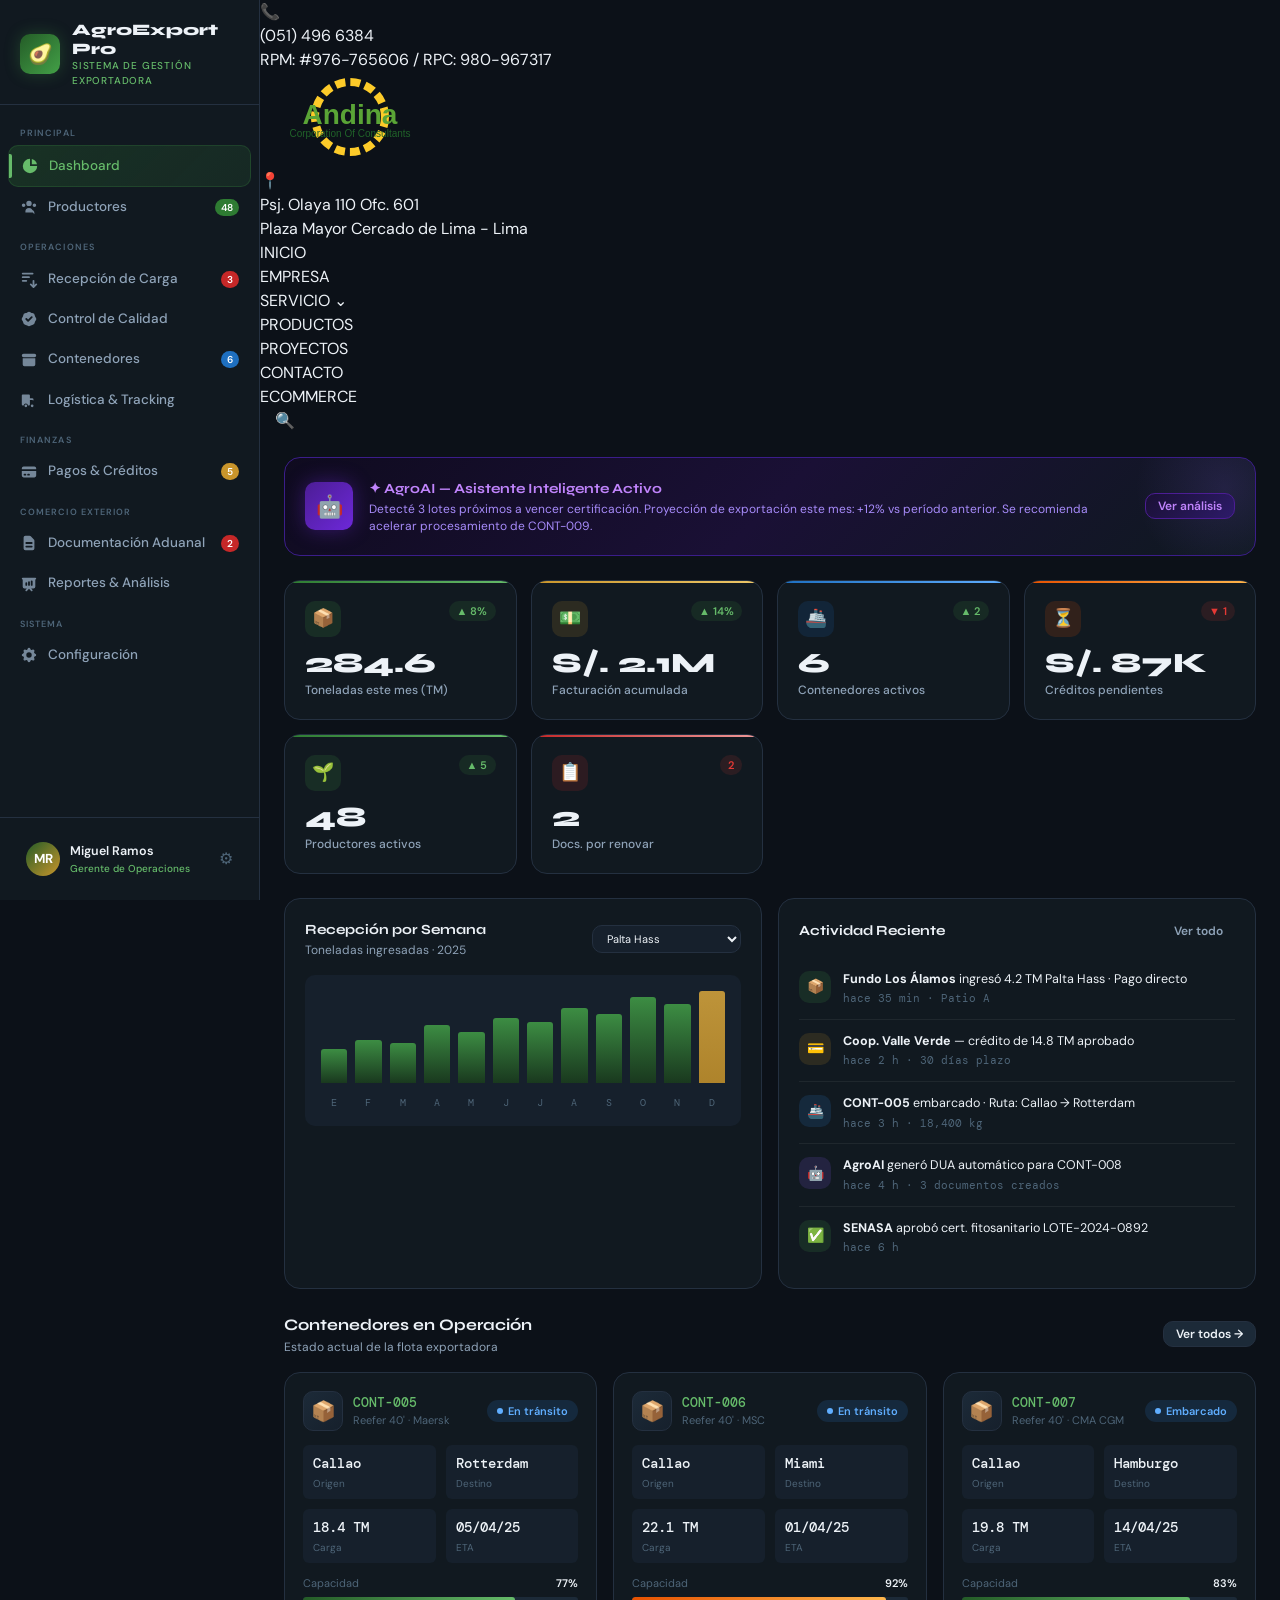
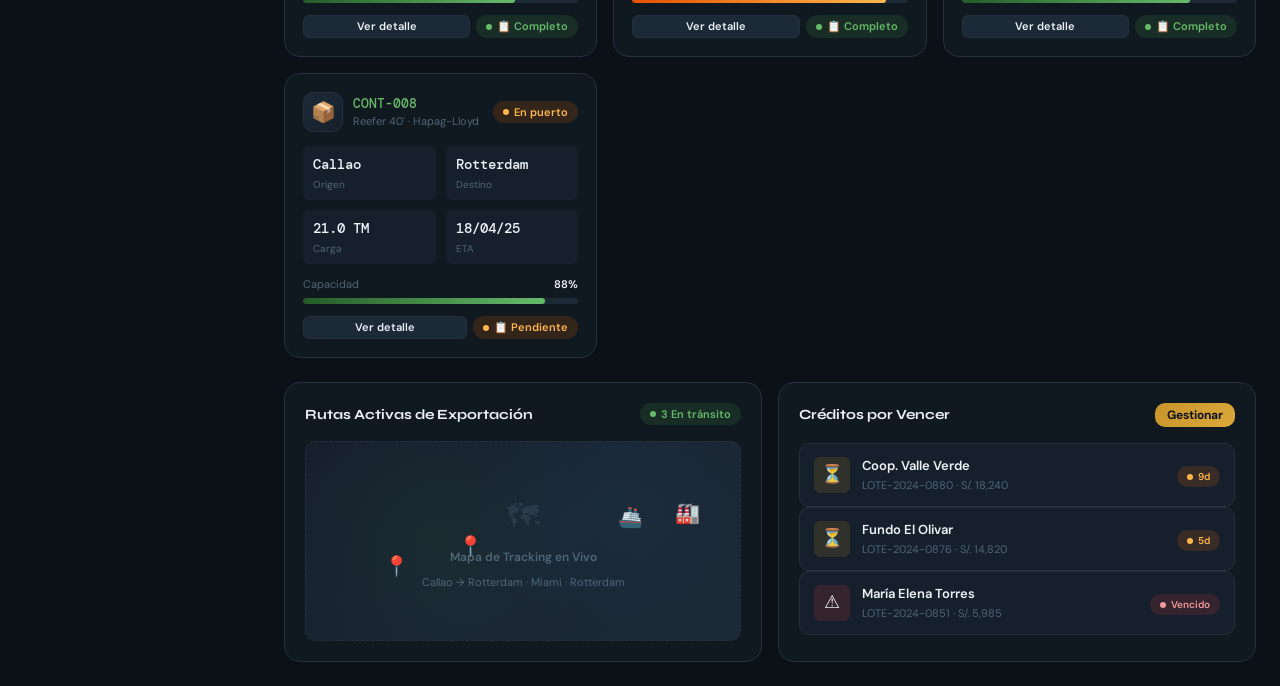
==== commit 2621312d: "deploy 2" ====
--- a/enterprise-agro.html
+++ b/enterprise-agro.html
@@ -2631,69 +2631,42 @@
         <div class="main-content">
 
             <!-- TOP HEADER -->
-            <header class="top-header">
-                <button class="header-burger" onclick="toggleSidebar()" aria-label="Menú">
-                    <svg width="18" height="18" viewBox="0 0 18 18" fill="currentColor">
-                        <path d="M1 3h16M1 9h16M1 15h16" stroke="currentColor" stroke-width="2"
-                            stroke-linecap="round" />
-                    </svg>
-                </button>
-                <div class="header-title-area">
-                    <div class="header-page-title" id="pageTitle">Dashboard General</div>
-                    <div class="header-breadcrumb" id="pageBreadcrumb">AgroExport Pro / Inicio</div>
-                </div>
-                <div class="header-actions" style="position:relative;">
-                    <button class="header-btn" onclick="toggleNotif()" id="notifBtn" aria-label="Notificaciones">
-                        🔔
-                        <span class="dot"></span>
-                    </button>
-                    <div class="notif-panel" id="notifPanel">
-                        <div class="notif-header">
-                            Notificaciones
-                            <button class="btn btn-xs btn-ghost">Marcar todas</button>
-                        </div>
-                        <div class="notif-list">
-                            <div class="notif-item unread">
-                                <div class="notif-dot red"></div>
-                                <div>
-                                    <div class="notif-text-title">⚠ Documento vencido</div>
-                                    <div class="notif-text-desc">Certificado fitosanitario CONT-008 expira en 2 días
-                                    </div>
-                                    <div class="notif-time">hace 12 min</div>
-                                </div>
-                            </div>
-                            <div class="notif-item unread">
-                                <div class="notif-dot gold"></div>
-                                <div>
-                                    <div class="notif-text-title">💳 Crédito pendiente</div>
-                                    <div class="notif-text-desc">Coop. Valle Verde — S/.18,400 vence en 5 días</div>
-                                    <div class="notif-time">hace 1 h</div>
-                                </div>
-                            </div>
-                            <div class="notif-item unread">
-                                <div class="notif-dot green"></div>
-                                <div>
-                                    <div class="notif-text-title">✅ Contenedor embarcado</div>
-                                    <div class="notif-text-desc">CONT-005 salió del Puerto del Callao → Rotterdam</div>
-                                    <div class="notif-time">hace 3 h</div>
-                                </div>
-                            </div>
-                            <div class="notif-item">
-                                <div class="notif-dot blue"></div>
-                                <div>
-                                    <div class="notif-text-title">📦 Nueva recepción registrada</div>
-                                    <div class="notif-text-desc">Fundo Los Álamos — 4.2 TM Palta Hass</div>
-                                    <div class="notif-time">hace 5 h</div>
-                                </div>
-                            </div>
-                        </div>
-                    </div>
-                    <button class="header-btn" onclick="openModal('nuevaRecepcionModal')" aria-label="Nueva recepción"
-                        style="background:linear-gradient(135deg,var(--green-700),var(--green-600));border-color:var(--green-500);color:#fff;width:auto;padding:0 14px;gap:6px;font-size:12px;font-weight:600;">
-                        + Registrar
-                    </button>
-                </div>
-            </header>
+                <!-- TOP HEADER -->
+    <div class="top-bar">
+        <div class="top-bar-inner">
+            <div class="top-bar-left">
+                <div class="icon-circle">📞</div>
+                <p>(051) 496 6384<br>RPM: #976-765606 / RPC: 980-967317</p>
+            </div>
+            
+            <div class="logo-center">
+                <svg width="180" height="90" viewBox="0 0 180 90" xmlns="http://www.w3.org/2000/svg">
+                    <circle cx="90" cy="45" r="35" fill="none" stroke="#FDCB29" stroke-width="8" stroke-dasharray="10 5" />
+                    <text x="90" y="52" font-family="Arial" font-weight="bold" font-size="28" fill="#5AA436" text-anchor="middle">Andina</text>
+                    <text x="90" y="65" font-family="Arial" font-size="10" fill="#206229" text-anchor="middle">Corporation Of Consultants</text>
+                </svg>
+            </div>
+
+            <div class="top-bar-right">
+                <div class="icon-circle">📍</div>
+                <p>Psj. Olaya 110 Ofc. 601<br>Plaza Mayor Cercado de Lima - Lima</p>
+            </div>
+        </div>
+    </div>
+
+    <!-- NAV BAR AMARILLA -->
+    <nav class="nav-bar">
+        <ul class="nav-menu">
+            <li><a href="index.html">INICIO</a></li>
+            <li><a href="nosotros.html">EMPRESA</a></li>
+            <li><a href="servicios.html">SERVICIO ⌄</a></li>
+            <li><a href="productos.html">PRODUCTOS</a></li>
+            <li><a href="proyectos.html">PROYECTOS</a></li>
+            <li><a href="contacto.html">CONTACTO</a></li>
+            <li><a href="andinacorp-ecommerce.html">ECOMMERCE</a></li>
+            <li><a href="#" style="padding: 15px 15px;">🔍</a></li>
+        </ul>
+    </nav>
 
             <!-- PAGE AREA -->
             <div class="page-area">
